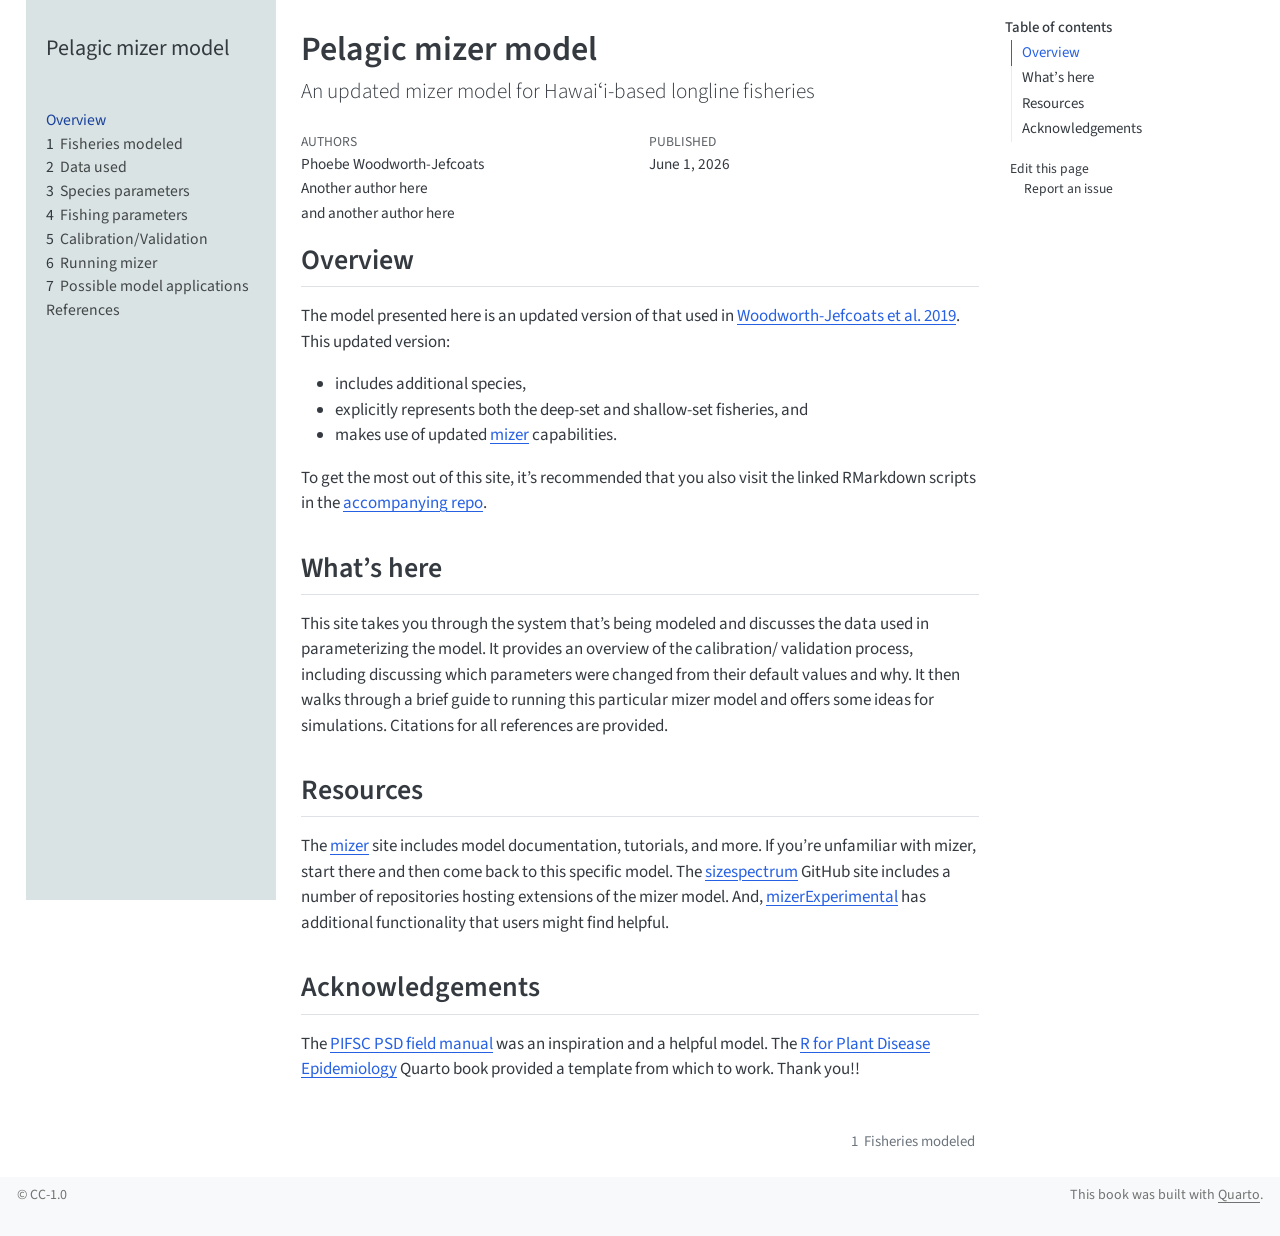
==== docs/index.html @ 91a6e19b "initial commit" ====
<!DOCTYPE html>
<html xmlns="http://www.w3.org/1999/xhtml" lang="en" xml:lang="en"><head>

<meta charset="utf-8">
<meta name="generator" content="quarto-1.6.42">

<meta name="viewport" content="width=device-width, initial-scale=1.0, user-scalable=yes">

<meta name="author" content="Phoebe Woodworth-Jefcoats">
<meta name="author" content="Another author here">
<meta name="author" content="and another author here">
<meta name="dcterms.date" content="2026-06-01">

<title>Pelagic mizer model</title>
<style>
code{white-space: pre-wrap;}
span.smallcaps{font-variant: small-caps;}
div.columns{display: flex; gap: min(4vw, 1.5em);}
div.column{flex: auto; overflow-x: auto;}
div.hanging-indent{margin-left: 1.5em; text-indent: -1.5em;}
ul.task-list{list-style: none;}
ul.task-list li input[type="checkbox"] {
  width: 0.8em;
  margin: 0 0.8em 0.2em -1em; /* quarto-specific, see https://github.com/quarto-dev/quarto-cli/issues/4556 */ 
  vertical-align: middle;
}
</style>


<script src="site_libs/quarto-nav/quarto-nav.js"></script>
<script src="site_libs/quarto-nav/headroom.min.js"></script>
<script src="site_libs/clipboard/clipboard.min.js"></script>
<script src="site_libs/quarto-search/autocomplete.umd.js"></script>
<script src="site_libs/quarto-search/fuse.min.js"></script>
<script src="site_libs/quarto-search/quarto-search.js"></script>
<meta name="quarto:offset" content="./">
<link href="./AboutFisheries.html" rel="next">
<script src="site_libs/quarto-html/quarto.js"></script>
<script src="site_libs/quarto-html/popper.min.js"></script>
<script src="site_libs/quarto-html/tippy.umd.min.js"></script>
<script src="site_libs/quarto-html/anchor.min.js"></script>
<link href="site_libs/quarto-html/tippy.css" rel="stylesheet">
<link href="site_libs/quarto-html/quarto-syntax-highlighting-2f5df379a58b258e96c21c0638c20c03.css" rel="stylesheet" id="quarto-text-highlighting-styles">
<script src="site_libs/bootstrap/bootstrap.min.js"></script>
<link href="site_libs/bootstrap/bootstrap-icons.css" rel="stylesheet">
<link href="site_libs/bootstrap/bootstrap-7331584136ad417baca7915836b38e39.min.css" rel="stylesheet" append-hash="true" id="quarto-bootstrap" data-mode="light">
<script id="quarto-search-options" type="application/json">{
  "location": "sidebar",
  "copy-button": false,
  "collapse-after": 3,
  "panel-placement": "start",
  "type": "textbox",
  "limit": 50,
  "keyboard-shortcut": [
    "f",
    "/",
    "s"
  ],
  "show-item-context": false,
  "language": {
    "search-no-results-text": "No results",
    "search-matching-documents-text": "matching documents",
    "search-copy-link-title": "Copy link to search",
    "search-hide-matches-text": "Hide additional matches",
    "search-more-match-text": "more match in this document",
    "search-more-matches-text": "more matches in this document",
    "search-clear-button-title": "Clear",
    "search-text-placeholder": "",
    "search-detached-cancel-button-title": "Cancel",
    "search-submit-button-title": "Submit",
    "search-label": "Search"
  }
}</script>


</head>

<body class="nav-sidebar floating">

<div id="quarto-search-results"></div>
  <header id="quarto-header" class="headroom fixed-top">
  <nav class="quarto-secondary-nav">
    <div class="container-fluid d-flex">
      <button type="button" class="quarto-btn-toggle btn" data-bs-toggle="collapse" role="button" data-bs-target=".quarto-sidebar-collapse-item" aria-controls="quarto-sidebar" aria-expanded="false" aria-label="Toggle sidebar navigation" onclick="if (window.quartoToggleHeadroom) { window.quartoToggleHeadroom(); }">
        <i class="bi bi-layout-text-sidebar-reverse"></i>
      </button>
        <nav class="quarto-page-breadcrumbs" aria-label="breadcrumb"><ol class="breadcrumb"><li class="breadcrumb-item"><a href="./index.html">Overview</a></li></ol></nav>
        <a class="flex-grow-1" role="navigation" data-bs-toggle="collapse" data-bs-target=".quarto-sidebar-collapse-item" aria-controls="quarto-sidebar" aria-expanded="false" aria-label="Toggle sidebar navigation" onclick="if (window.quartoToggleHeadroom) { window.quartoToggleHeadroom(); }">      
        </a>
      <button type="button" class="btn quarto-search-button" aria-label="Search" onclick="window.quartoOpenSearch();">
        <i class="bi bi-search"></i>
      </button>
    </div>
  </nav>
</header>
<!-- content -->
<div id="quarto-content" class="quarto-container page-columns page-rows-contents page-layout-article">
<!-- sidebar -->
  <nav id="quarto-sidebar" class="sidebar collapse collapse-horizontal quarto-sidebar-collapse-item sidebar-navigation floating overflow-auto">
    <div class="pt-lg-2 mt-2 text-left sidebar-header">
    <div class="sidebar-title mb-0 py-0">
      <a href="./">Pelagic mizer model</a> 
        <div class="sidebar-tools-main">
    <a href="https://github.com/noaa-pifsc/Pelagic-mizer-model" title="Source Code" class="quarto-navigation-tool px-1" aria-label="Source Code"><i class="bi bi-github"></i></a>
</div>
    </div>
      </div>
        <div class="mt-2 flex-shrink-0 align-items-center">
        <div class="sidebar-search">
        <div id="quarto-search" class="" title="Search"></div>
        </div>
        </div>
    <div class="sidebar-menu-container"> 
    <ul class="list-unstyled mt-1">
        <li class="sidebar-item">
  <div class="sidebar-item-container"> 
  <a href="./index.html" class="sidebar-item-text sidebar-link active">
 <span class="menu-text">Overview</span></a>
  </div>
</li>
        <li class="sidebar-item">
  <div class="sidebar-item-container"> 
  <a href="./AboutFisheries.html" class="sidebar-item-text sidebar-link">
 <span class="menu-text"><span class="chapter-number">1</span>&nbsp; <span class="chapter-title">Fisheries modeled</span></span></a>
  </div>
</li>
        <li class="sidebar-item">
  <div class="sidebar-item-container"> 
  <a href="./AboutData.html" class="sidebar-item-text sidebar-link">
 <span class="menu-text"><span class="chapter-number">2</span>&nbsp; <span class="chapter-title">Data used</span></span></a>
  </div>
</li>
        <li class="sidebar-item">
  <div class="sidebar-item-container"> 
  <a href="./SpeciesParams.html" class="sidebar-item-text sidebar-link">
 <span class="menu-text"><span class="chapter-number">3</span>&nbsp; <span class="chapter-title">Species parameters</span></span></a>
  </div>
</li>
        <li class="sidebar-item">
  <div class="sidebar-item-container"> 
  <a href="./FishingParams.html" class="sidebar-item-text sidebar-link">
 <span class="menu-text"><span class="chapter-number">4</span>&nbsp; <span class="chapter-title">Fishing parameters</span></span></a>
  </div>
</li>
        <li class="sidebar-item">
  <div class="sidebar-item-container"> 
  <a href="./CalVal.html" class="sidebar-item-text sidebar-link">
 <span class="menu-text"><span class="chapter-number">5</span>&nbsp; <span class="chapter-title">Calibration/Validation</span></span></a>
  </div>
</li>
        <li class="sidebar-item">
  <div class="sidebar-item-container"> 
  <a href="./RunningMizer.html" class="sidebar-item-text sidebar-link">
 <span class="menu-text"><span class="chapter-number">6</span>&nbsp; <span class="chapter-title">Running mizer</span></span></a>
  </div>
</li>
        <li class="sidebar-item">
  <div class="sidebar-item-container"> 
  <a href="./PossibleApps.html" class="sidebar-item-text sidebar-link">
 <span class="menu-text"><span class="chapter-number">7</span>&nbsp; <span class="chapter-title">Possible model applications</span></span></a>
  </div>
</li>
        <li class="sidebar-item">
  <div class="sidebar-item-container"> 
  <a href="./references.html" class="sidebar-item-text sidebar-link">
 <span class="menu-text">References</span></a>
  </div>
</li>
    </ul>
    </div>
</nav>
<div id="quarto-sidebar-glass" class="quarto-sidebar-collapse-item" data-bs-toggle="collapse" data-bs-target=".quarto-sidebar-collapse-item"></div>
<!-- margin-sidebar -->
    <div id="quarto-margin-sidebar" class="sidebar margin-sidebar">
        <nav id="TOC" role="doc-toc" class="toc-active">
    <h2 id="toc-title">Table of contents</h2>
   
  <ul>
  <li><a href="#overview" id="toc-overview" class="nav-link active" data-scroll-target="#overview">Overview</a></li>
  <li><a href="#whats-here" id="toc-whats-here" class="nav-link" data-scroll-target="#whats-here">What’s here</a></li>
  <li><a href="#resources" id="toc-resources" class="nav-link" data-scroll-target="#resources">Resources</a></li>
  <li><a href="#acknowledgements" id="toc-acknowledgements" class="nav-link" data-scroll-target="#acknowledgements">Acknowledgements</a></li>
  </ul>
<div class="toc-actions"><ul><li><a href="https://github.com/noaa-pifsc/Pelagic-mizer-model/edit/main/index.qmd" class="toc-action"><i class="bi bi-github"></i>Edit this page</a></li><li><a href="https://github.com/noaa-pifsc/Pelagic-mizer-model/issues/new" class="toc-action"><i class="bi empty"></i>Report an issue</a></li></ul></div></nav>
    </div>
<!-- main -->
<main class="content" id="quarto-document-content">

<header id="title-block-header" class="quarto-title-block default">
<div class="quarto-title">
<h1 class="title">Pelagic mizer model</h1>
<p class="subtitle lead">An updated mizer model for Hawaiʻi-based longline fisheries</p>
</div>



<div class="quarto-title-meta">

    <div>
    <div class="quarto-title-meta-heading">Authors</div>
    <div class="quarto-title-meta-contents">
             <p>Phoebe Woodworth-Jefcoats </p>
             <p>Another author here </p>
             <p>and another author here </p>
          </div>
  </div>
    
    <div>
    <div class="quarto-title-meta-heading">Published</div>
    <div class="quarto-title-meta-contents">
      <p class="date">June 1, 2026</p>
    </div>
  </div>
  
    
  </div>
  


</header>


<section id="overview" class="level2 unnumbered">
<h2 class="unnumbered anchored" data-anchor-id="overview">Overview</h2>
<p>The model presented here is an updated version of that used in <a href="https://www.frontiersin.org/journals/marine-science/articles/10.3389/fmars.2019.00383/full">Woodworth-Jefcoats et al.&nbsp;2019</a>. This updated version:</p>
<ul>
<li>includes additional species,</li>
<li>explicitly represents both the deep-set and shallow-set fisheries, and</li>
<li>makes use of updated <a href="https://sizespectrum.org/mizer/">mizer</a> capabilities.</li>
</ul>
<p>To get the most out of this site, it’s recommended that you also visit the linked RMarkdown scripts in the <a href="https://github.com/noaa-pifsc/Pelagic-mizer-model">accompanying repo</a>.</p>
</section>
<section id="whats-here" class="level2 unnumbered">
<h2 class="unnumbered anchored" data-anchor-id="whats-here">What’s here</h2>
<p>This site takes you through the system that’s being modeled and discusses the data used in parameterizing the model. It provides an overview of the calibration/ validation process, including discussing which parameters were changed from their default values and why. It then walks through a brief guide to running this particular mizer model and offers some ideas for simulations. Citations for all references are provided.</p>
</section>
<section id="resources" class="level2 unnumbered">
<h2 class="unnumbered anchored" data-anchor-id="resources">Resources</h2>
<p>The <a href="https://sizespectrum.org/mizer/">mizer</a> site includes model documentation, tutorials, and more. If you’re unfamiliar with mizer, start there and then come back to this specific model. The <a href="https://github.com/sizespectrum/">sizespectrum</a> GitHub site includes a number of repositories hosting extensions of the mizer model. And, <a href="https://sizespectrum.org/mizerExperimental/">mizerExperimental</a> has additional functionality that users might find helpful.</p>
</section>
<section id="acknowledgements" class="level2 unnumbered">
<h2 class="unnumbered anchored" data-anchor-id="acknowledgements">Acknowledgements</h2>
<p>The <a href="https://pifsc-protected-species-division.github.io/PMNM-ARCamps-Manual/">PIFSC PSD field manual</a> was an inspiration and a helpful model. The <a href="https://github.com/emdelponte/epidemiology-R">R for Plant Disease Epidemiology</a> Quarto book provided a template from which to work. Thank you!!</p>


</section>

</main> <!-- /main -->
<script id="quarto-html-after-body" type="application/javascript">
window.document.addEventListener("DOMContentLoaded", function (event) {
  const toggleBodyColorMode = (bsSheetEl) => {
    const mode = bsSheetEl.getAttribute("data-mode");
    const bodyEl = window.document.querySelector("body");
    if (mode === "dark") {
      bodyEl.classList.add("quarto-dark");
      bodyEl.classList.remove("quarto-light");
    } else {
      bodyEl.classList.add("quarto-light");
      bodyEl.classList.remove("quarto-dark");
    }
  }
  const toggleBodyColorPrimary = () => {
    const bsSheetEl = window.document.querySelector("link#quarto-bootstrap");
    if (bsSheetEl) {
      toggleBodyColorMode(bsSheetEl);
    }
  }
  toggleBodyColorPrimary();  
  const icon = "";
  const anchorJS = new window.AnchorJS();
  anchorJS.options = {
    placement: 'right',
    icon: icon
  };
  anchorJS.add('.anchored');
  const isCodeAnnotation = (el) => {
    for (const clz of el.classList) {
      if (clz.startsWith('code-annotation-')) {                     
        return true;
      }
    }
    return false;
  }
  const onCopySuccess = function(e) {
    // button target
    const button = e.trigger;
    // don't keep focus
    button.blur();
    // flash "checked"
    button.classList.add('code-copy-button-checked');
    var currentTitle = button.getAttribute("title");
    button.setAttribute("title", "Copied!");
    let tooltip;
    if (window.bootstrap) {
      button.setAttribute("data-bs-toggle", "tooltip");
      button.setAttribute("data-bs-placement", "left");
      button.setAttribute("data-bs-title", "Copied!");
      tooltip = new bootstrap.Tooltip(button, 
        { trigger: "manual", 
          customClass: "code-copy-button-tooltip",
          offset: [0, -8]});
      tooltip.show();    
    }
    setTimeout(function() {
      if (tooltip) {
        tooltip.hide();
        button.removeAttribute("data-bs-title");
        button.removeAttribute("data-bs-toggle");
        button.removeAttribute("data-bs-placement");
      }
      button.setAttribute("title", currentTitle);
      button.classList.remove('code-copy-button-checked');
    }, 1000);
    // clear code selection
    e.clearSelection();
  }
  const getTextToCopy = function(trigger) {
      const codeEl = trigger.previousElementSibling.cloneNode(true);
      for (const childEl of codeEl.children) {
        if (isCodeAnnotation(childEl)) {
          childEl.remove();
        }
      }
      return codeEl.innerText;
  }
  const clipboard = new window.ClipboardJS('.code-copy-button:not([data-in-quarto-modal])', {
    text: getTextToCopy
  });
  clipboard.on('success', onCopySuccess);
  if (window.document.getElementById('quarto-embedded-source-code-modal')) {
    const clipboardModal = new window.ClipboardJS('.code-copy-button[data-in-quarto-modal]', {
      text: getTextToCopy,
      container: window.document.getElementById('quarto-embedded-source-code-modal')
    });
    clipboardModal.on('success', onCopySuccess);
  }
    var localhostRegex = new RegExp(/^(?:http|https):\/\/localhost\:?[0-9]*\//);
    var mailtoRegex = new RegExp(/^mailto:/);
      var filterRegex = new RegExp('/' + window.location.host + '/');
    var isInternal = (href) => {
        return filterRegex.test(href) || localhostRegex.test(href) || mailtoRegex.test(href);
    }
    // Inspect non-navigation links and adorn them if external
 	var links = window.document.querySelectorAll('a[href]:not(.nav-link):not(.navbar-brand):not(.toc-action):not(.sidebar-link):not(.sidebar-item-toggle):not(.pagination-link):not(.no-external):not([aria-hidden]):not(.dropdown-item):not(.quarto-navigation-tool):not(.about-link)');
    for (var i=0; i<links.length; i++) {
      const link = links[i];
      if (!isInternal(link.href)) {
        // undo the damage that might have been done by quarto-nav.js in the case of
        // links that we want to consider external
        if (link.dataset.originalHref !== undefined) {
          link.href = link.dataset.originalHref;
        }
      }
    }
  function tippyHover(el, contentFn, onTriggerFn, onUntriggerFn) {
    const config = {
      allowHTML: true,
      maxWidth: 500,
      delay: 100,
      arrow: false,
      appendTo: function(el) {
          return el.parentElement;
      },
      interactive: true,
      interactiveBorder: 10,
      theme: 'quarto',
      placement: 'bottom-start',
    };
    if (contentFn) {
      config.content = contentFn;
    }
    if (onTriggerFn) {
      config.onTrigger = onTriggerFn;
    }
    if (onUntriggerFn) {
      config.onUntrigger = onUntriggerFn;
    }
    window.tippy(el, config); 
  }
  const noterefs = window.document.querySelectorAll('a[role="doc-noteref"]');
  for (var i=0; i<noterefs.length; i++) {
    const ref = noterefs[i];
    tippyHover(ref, function() {
      // use id or data attribute instead here
      let href = ref.getAttribute('data-footnote-href') || ref.getAttribute('href');
      try { href = new URL(href).hash; } catch {}
      const id = href.replace(/^#\/?/, "");
      const note = window.document.getElementById(id);
      if (note) {
        return note.innerHTML;
      } else {
        return "";
      }
    });
  }
  const xrefs = window.document.querySelectorAll('a.quarto-xref');
  const processXRef = (id, note) => {
    // Strip column container classes
    const stripColumnClz = (el) => {
      el.classList.remove("page-full", "page-columns");
      if (el.children) {
        for (const child of el.children) {
          stripColumnClz(child);
        }
      }
    }
    stripColumnClz(note)
    if (id === null || id.startsWith('sec-')) {
      // Special case sections, only their first couple elements
      const container = document.createElement("div");
      if (note.children && note.children.length > 2) {
        container.appendChild(note.children[0].cloneNode(true));
        for (let i = 1; i < note.children.length; i++) {
          const child = note.children[i];
          if (child.tagName === "P" && child.innerText === "") {
            continue;
          } else {
            container.appendChild(child.cloneNode(true));
            break;
          }
        }
        if (window.Quarto?.typesetMath) {
          window.Quarto.typesetMath(container);
        }
        return container.innerHTML
      } else {
        if (window.Quarto?.typesetMath) {
          window.Quarto.typesetMath(note);
        }
        return note.innerHTML;
      }
    } else {
      // Remove any anchor links if they are present
      const anchorLink = note.querySelector('a.anchorjs-link');
      if (anchorLink) {
        anchorLink.remove();
      }
      if (window.Quarto?.typesetMath) {
        window.Quarto.typesetMath(note);
      }
      if (note.classList.contains("callout")) {
        return note.outerHTML;
      } else {
        return note.innerHTML;
      }
    }
  }
  for (var i=0; i<xrefs.length; i++) {
    const xref = xrefs[i];
    tippyHover(xref, undefined, function(instance) {
      instance.disable();
      let url = xref.getAttribute('href');
      let hash = undefined; 
      if (url.startsWith('#')) {
        hash = url;
      } else {
        try { hash = new URL(url).hash; } catch {}
      }
      if (hash) {
        const id = hash.replace(/^#\/?/, "");
        const note = window.document.getElementById(id);
        if (note !== null) {
          try {
            const html = processXRef(id, note.cloneNode(true));
            instance.setContent(html);
          } finally {
            instance.enable();
            instance.show();
          }
        } else {
          // See if we can fetch this
          fetch(url.split('#')[0])
          .then(res => res.text())
          .then(html => {
            const parser = new DOMParser();
            const htmlDoc = parser.parseFromString(html, "text/html");
            const note = htmlDoc.getElementById(id);
            if (note !== null) {
              const html = processXRef(id, note);
              instance.setContent(html);
            } 
          }).finally(() => {
            instance.enable();
            instance.show();
          });
        }
      } else {
        // See if we can fetch a full url (with no hash to target)
        // This is a special case and we should probably do some content thinning / targeting
        fetch(url)
        .then(res => res.text())
        .then(html => {
          const parser = new DOMParser();
          const htmlDoc = parser.parseFromString(html, "text/html");
          const note = htmlDoc.querySelector('main.content');
          if (note !== null) {
            // This should only happen for chapter cross references
            // (since there is no id in the URL)
            // remove the first header
            if (note.children.length > 0 && note.children[0].tagName === "HEADER") {
              note.children[0].remove();
            }
            const html = processXRef(null, note);
            instance.setContent(html);
          } 
        }).finally(() => {
          instance.enable();
          instance.show();
        });
      }
    }, function(instance) {
    });
  }
      let selectedAnnoteEl;
      const selectorForAnnotation = ( cell, annotation) => {
        let cellAttr = 'data-code-cell="' + cell + '"';
        let lineAttr = 'data-code-annotation="' +  annotation + '"';
        const selector = 'span[' + cellAttr + '][' + lineAttr + ']';
        return selector;
      }
      const selectCodeLines = (annoteEl) => {
        const doc = window.document;
        const targetCell = annoteEl.getAttribute("data-target-cell");
        const targetAnnotation = annoteEl.getAttribute("data-target-annotation");
        const annoteSpan = window.document.querySelector(selectorForAnnotation(targetCell, targetAnnotation));
        const lines = annoteSpan.getAttribute("data-code-lines").split(",");
        const lineIds = lines.map((line) => {
          return targetCell + "-" + line;
        })
        let top = null;
        let height = null;
        let parent = null;
        if (lineIds.length > 0) {
            //compute the position of the single el (top and bottom and make a div)
            const el = window.document.getElementById(lineIds[0]);
            top = el.offsetTop;
            height = el.offsetHeight;
            parent = el.parentElement.parentElement;
          if (lineIds.length > 1) {
            const lastEl = window.document.getElementById(lineIds[lineIds.length - 1]);
            const bottom = lastEl.offsetTop + lastEl.offsetHeight;
            height = bottom - top;
          }
          if (top !== null && height !== null && parent !== null) {
            // cook up a div (if necessary) and position it 
            let div = window.document.getElementById("code-annotation-line-highlight");
            if (div === null) {
              div = window.document.createElement("div");
              div.setAttribute("id", "code-annotation-line-highlight");
              div.style.position = 'absolute';
              parent.appendChild(div);
            }
            div.style.top = top - 2 + "px";
            div.style.height = height + 4 + "px";
            div.style.left = 0;
            let gutterDiv = window.document.getElementById("code-annotation-line-highlight-gutter");
            if (gutterDiv === null) {
              gutterDiv = window.document.createElement("div");
              gutterDiv.setAttribute("id", "code-annotation-line-highlight-gutter");
              gutterDiv.style.position = 'absolute';
              const codeCell = window.document.getElementById(targetCell);
              const gutter = codeCell.querySelector('.code-annotation-gutter');
              gutter.appendChild(gutterDiv);
            }
            gutterDiv.style.top = top - 2 + "px";
            gutterDiv.style.height = height + 4 + "px";
          }
          selectedAnnoteEl = annoteEl;
        }
      };
      const unselectCodeLines = () => {
        const elementsIds = ["code-annotation-line-highlight", "code-annotation-line-highlight-gutter"];
        elementsIds.forEach((elId) => {
          const div = window.document.getElementById(elId);
          if (div) {
            div.remove();
          }
        });
        selectedAnnoteEl = undefined;
      };
        // Handle positioning of the toggle
    window.addEventListener(
      "resize",
      throttle(() => {
        elRect = undefined;
        if (selectedAnnoteEl) {
          selectCodeLines(selectedAnnoteEl);
        }
      }, 10)
    );
    function throttle(fn, ms) {
    let throttle = false;
    let timer;
      return (...args) => {
        if(!throttle) { // first call gets through
            fn.apply(this, args);
            throttle = true;
        } else { // all the others get throttled
            if(timer) clearTimeout(timer); // cancel #2
            timer = setTimeout(() => {
              fn.apply(this, args);
              timer = throttle = false;
            }, ms);
        }
      };
    }
      // Attach click handler to the DT
      const annoteDls = window.document.querySelectorAll('dt[data-target-cell]');
      for (const annoteDlNode of annoteDls) {
        annoteDlNode.addEventListener('click', (event) => {
          const clickedEl = event.target;
          if (clickedEl !== selectedAnnoteEl) {
            unselectCodeLines();
            const activeEl = window.document.querySelector('dt[data-target-cell].code-annotation-active');
            if (activeEl) {
              activeEl.classList.remove('code-annotation-active');
            }
            selectCodeLines(clickedEl);
            clickedEl.classList.add('code-annotation-active');
          } else {
            // Unselect the line
            unselectCodeLines();
            clickedEl.classList.remove('code-annotation-active');
          }
        });
      }
  const findCites = (el) => {
    const parentEl = el.parentElement;
    if (parentEl) {
      const cites = parentEl.dataset.cites;
      if (cites) {
        return {
          el,
          cites: cites.split(' ')
        };
      } else {
        return findCites(el.parentElement)
      }
    } else {
      return undefined;
    }
  };
  var bibliorefs = window.document.querySelectorAll('a[role="doc-biblioref"]');
  for (var i=0; i<bibliorefs.length; i++) {
    const ref = bibliorefs[i];
    const citeInfo = findCites(ref);
    if (citeInfo) {
      tippyHover(citeInfo.el, function() {
        var popup = window.document.createElement('div');
        citeInfo.cites.forEach(function(cite) {
          var citeDiv = window.document.createElement('div');
          citeDiv.classList.add('hanging-indent');
          citeDiv.classList.add('csl-entry');
          var biblioDiv = window.document.getElementById('ref-' + cite);
          if (biblioDiv) {
            citeDiv.innerHTML = biblioDiv.innerHTML;
          }
          popup.appendChild(citeDiv);
        });
        return popup.innerHTML;
      });
    }
  }
});
</script>
<nav class="page-navigation">
  <div class="nav-page nav-page-previous">
  </div>
  <div class="nav-page nav-page-next">
      <a href="./AboutFisheries.html" class="pagination-link" aria-label="Fisheries modeled">
        <span class="nav-page-text"><span class="chapter-number">1</span>&nbsp; <span class="chapter-title">Fisheries modeled</span></span> <i class="bi bi-arrow-right-short"></i>
      </a>
  </div>
</nav>
</div> <!-- /content -->
<footer class="footer">
  <div class="nav-footer">
    <div class="nav-footer-left">
<p>© CC-1.0</p>
</div>   
    <div class="nav-footer-center">
      &nbsp;
    <div class="toc-actions d-sm-block d-md-none"><ul><li><a href="https://github.com/noaa-pifsc/Pelagic-mizer-model/edit/main/index.qmd" class="toc-action"><i class="bi bi-github"></i>Edit this page</a></li><li><a href="https://github.com/noaa-pifsc/Pelagic-mizer-model/issues/new" class="toc-action"><i class="bi empty"></i>Report an issue</a></li></ul></div></div>
    <div class="nav-footer-right">
<p>This book was built with <a href="https://quarto.org/">Quarto</a>.</p>
</div>
  </div>
</footer>




</body></html>
---- docs/site_libs/quarto-html/tippy.css ----
.tippy-box[data-animation=fade][data-state=hidden]{opacity:0}[data-tippy-root]{max-width:calc(100vw - 10px)}.tippy-box{position:relative;background-color:#333;color:#fff;border-radius:4px;font-size:14px;line-height:1.4;white-space:normal;outline:0;transition-property:transform,visibility,opacity}.tippy-box[data-placement^=top]>.tippy-arrow{bottom:0}.tippy-box[data-placement^=top]>.tippy-arrow:before{bottom:-7px;left:0;border-width:8px 8px 0;border-top-color:initial;transform-origin:center top}.tippy-box[data-placement^=bottom]>.tippy-arrow{top:0}.tippy-box[data-placement^=bottom]>.tippy-arrow:before{top:-7px;left:0;border-width:0 8px 8px;border-bottom-color:initial;transform-origin:center bottom}.tippy-box[data-placement^=left]>.tippy-arrow{right:0}.tippy-box[data-placement^=left]>.tippy-arrow:before{border-width:8px 0 8px 8px;border-left-color:initial;right:-7px;transform-origin:center left}.tippy-box[data-placement^=right]>.tippy-arrow{left:0}.tippy-box[data-placement^=right]>.tippy-arrow:before{left:-7px;border-width:8px 8px 8px 0;border-right-color:initial;transform-origin:center right}.tippy-box[data-inertia][data-state=visible]{transition-timing-function:cubic-bezier(.54,1.5,.38,1.11)}.tippy-arrow{width:16px;height:16px;color:#333}.tippy-arrow:before{content:"";position:absolute;border-color:transparent;border-style:solid}.tippy-content{position:relative;padding:5px 9px;z-index:1}
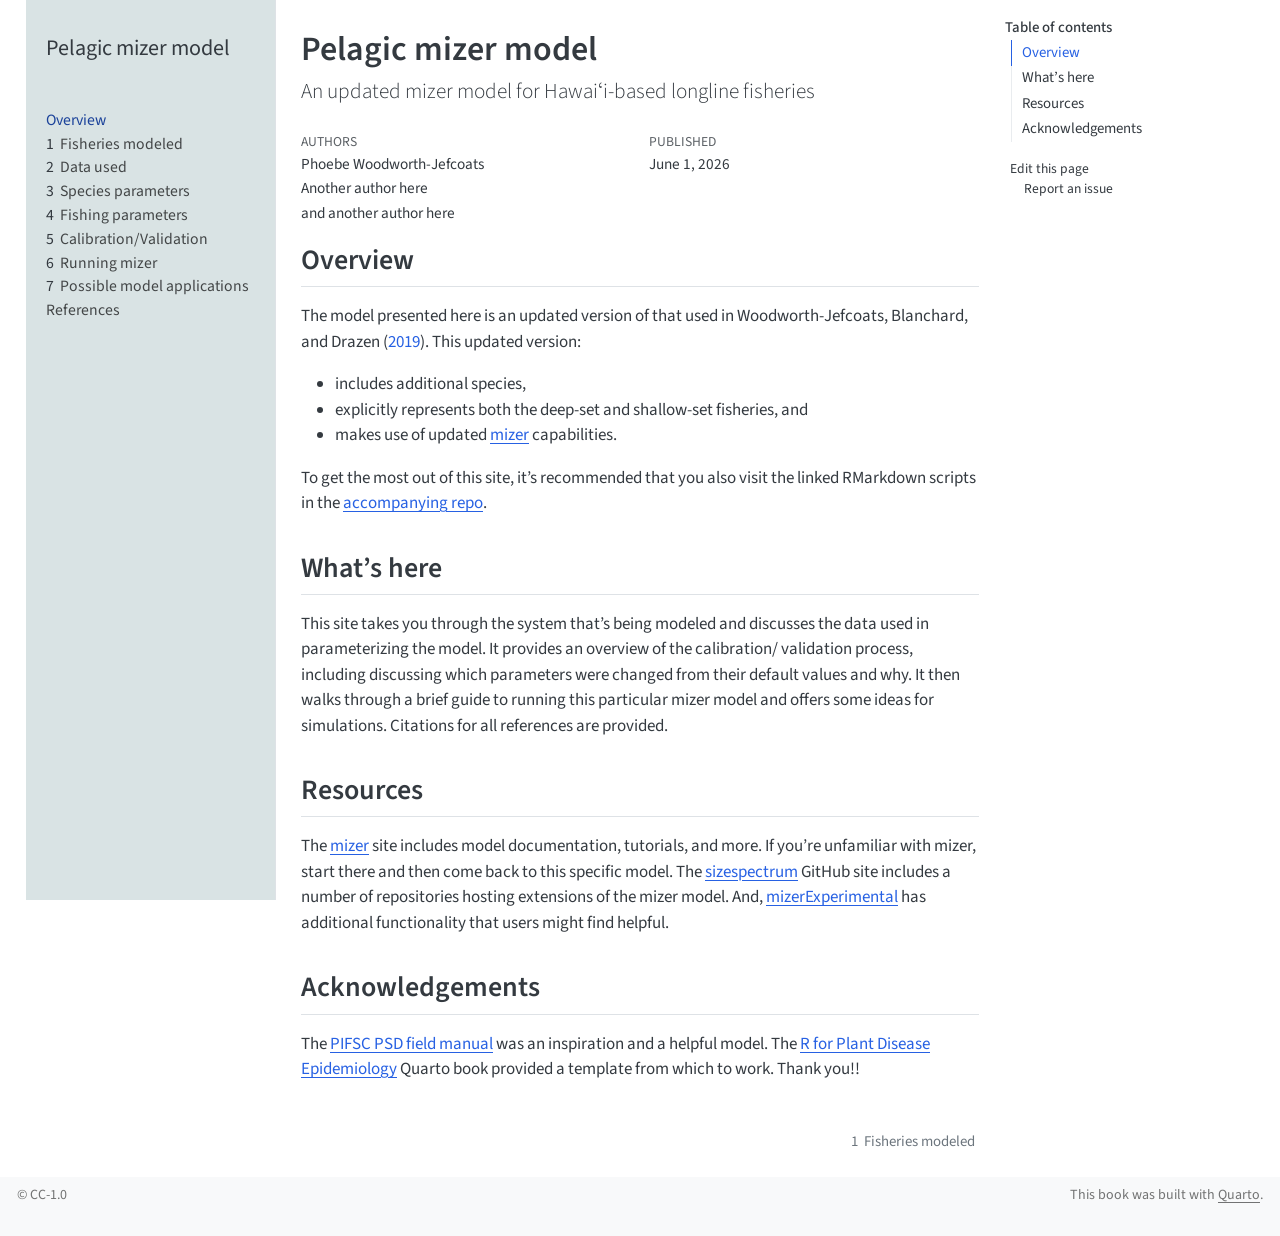
==== commit 5c8064f0: "rerended after editing pieces" ====
--- a/docs/index.html
+++ b/docs/index.html
@@ -24,7 +24,27 @@
   margin: 0 0.8em 0.2em -1em; /* quarto-specific, see https://github.com/quarto-dev/quarto-cli/issues/4556 */ 
   vertical-align: middle;
 }
-</style>
+/* CSS for citations */
+div.csl-bib-body { }
+div.csl-entry {
+  clear: both;
+  margin-bottom: 0em;
+}
+.hanging-indent div.csl-entry {
+  margin-left:2em;
+  text-indent:-2em;
+}
+div.csl-left-margin {
+  min-width:2em;
+  float:left;
+}
+div.csl-right-inline {
+  margin-left:2em;
+  padding-left:1em;
+}
+div.csl-indent {
+  margin-left: 2em;
+}</style>
 
 
 <script src="site_libs/quarto-nav/quarto-nav.js"></script>
@@ -222,7 +242,7 @@
 
 <section id="overview" class="level2 unnumbered">
 <h2 class="unnumbered anchored" data-anchor-id="overview">Overview</h2>
-<p>The model presented here is an updated version of that used in <a href="https://www.frontiersin.org/journals/marine-science/articles/10.3389/fmars.2019.00383/full">Woodworth-Jefcoats et al.&nbsp;2019</a>. This updated version:</p>
+<p>The model presented here is an updated version of that used in <span class="citation" data-cites="WoodworthJefcoats2019">Woodworth-Jefcoats, Blanchard, and Drazen (<a href="references.html#ref-WoodworthJefcoats2019" role="doc-biblioref">2019</a>)</span>. This updated version:</p>
 <ul>
 <li>includes additional species,</li>
 <li>explicitly represents both the deep-set and shallow-set fisheries, and</li>
@@ -243,6 +263,11 @@
 <p>The <a href="https://pifsc-protected-species-division.github.io/PMNM-ARCamps-Manual/">PIFSC PSD field manual</a> was an inspiration and a helpful model. The <a href="https://github.com/emdelponte/epidemiology-R">R for Plant Disease Epidemiology</a> Quarto book provided a template from which to work. Thank you!!</p>
 
 
+<div id="refs" class="references csl-bib-body hanging-indent" data-entry-spacing="0" role="list" style="display: none">
+<div id="ref-WoodworthJefcoats2019" class="csl-entry" role="listitem">
+Woodworth-Jefcoats, Phoebe A., Julia L. Blanchard, and Jeffrey C. Drazen. 2019. <span>“<span class="nocase">Relative Impacts of Simultaneous Stressors on a Pelagic Marine Ecosystem</span>.”</span> <em>Frontiers in Marine Science</em> 6: 383. <a href="https://doi.org/10.3389/fmars.2019.00383">https://doi.org/10.3389/fmars.2019.00383</a>.
+</div>
+</div>
 </section>
 
 </main> <!-- /main -->
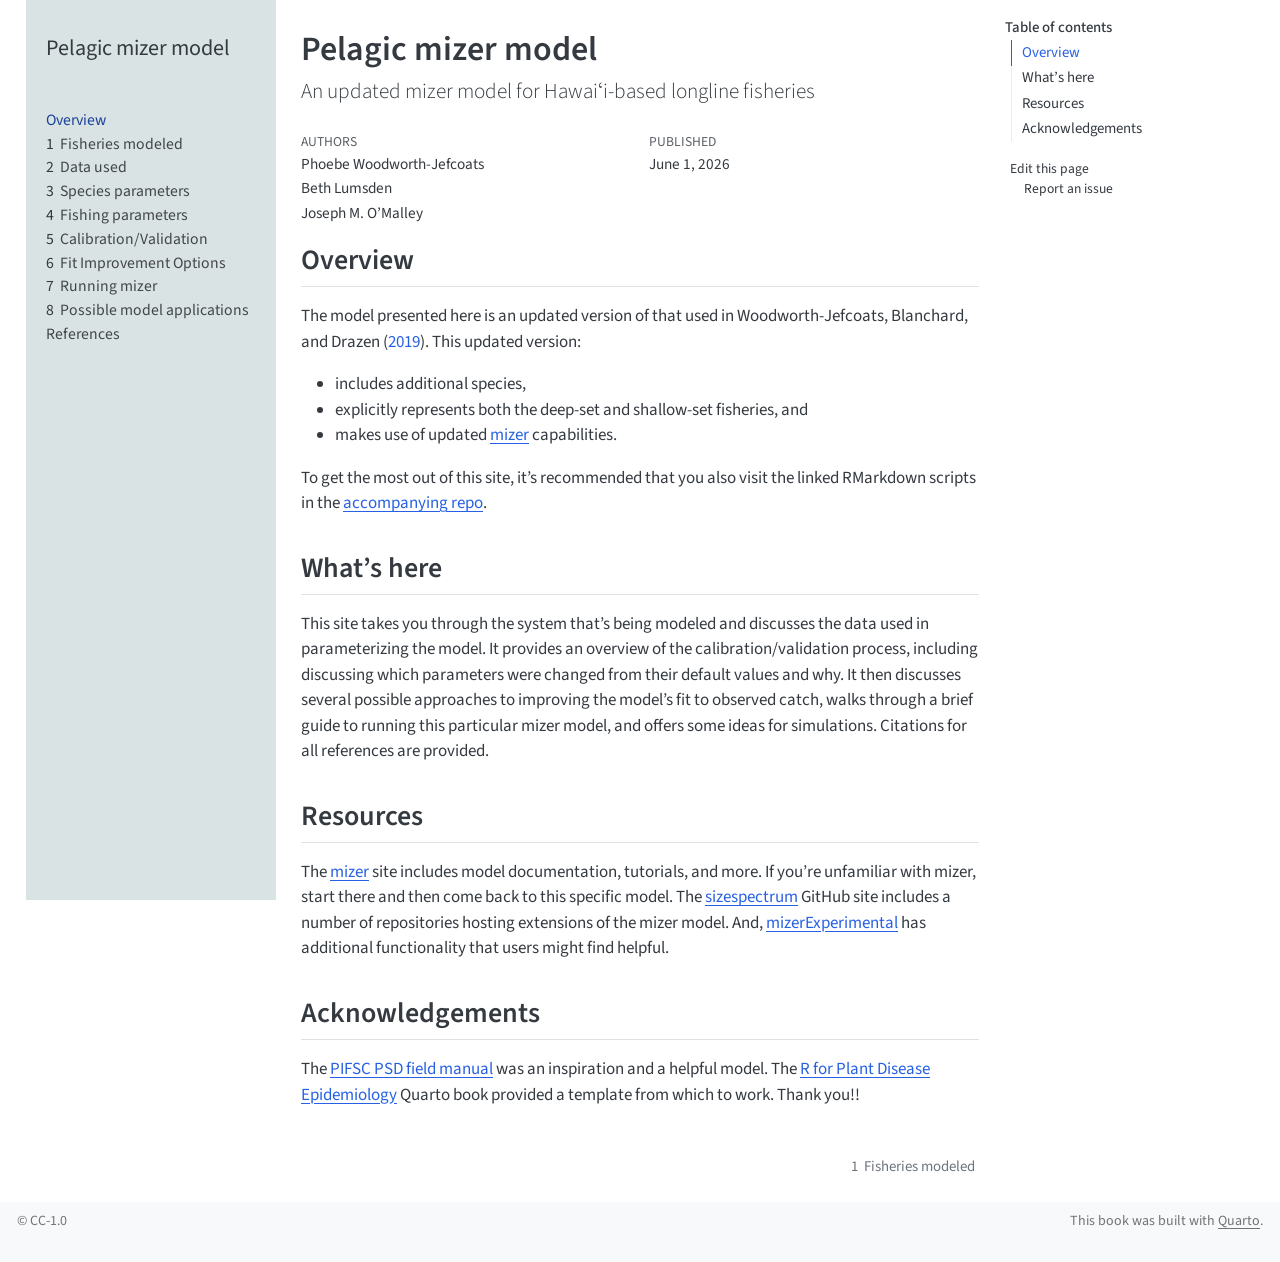
==== commit 730439ac: "editorial fixes" ====
--- a/docs/index.html
+++ b/docs/index.html
@@ -7,8 +7,8 @@
 <meta name="viewport" content="width=device-width, initial-scale=1.0, user-scalable=yes">
 
 <meta name="author" content="Phoebe Woodworth-Jefcoats">
-<meta name="author" content="Another author here">
-<meta name="author" content="and another author here">
+<meta name="author" content="Beth Lumsden">
+<meta name="author" content="Joseph M. O’Malley">
 <meta name="dcterms.date" content="2026-06-01">
 
 <title>Pelagic mizer model</title>
@@ -170,14 +170,20 @@
 </li>
         <li class="sidebar-item">
   <div class="sidebar-item-container"> 
+  <a href="./ImproveFit.html" class="sidebar-item-text sidebar-link">
+ <span class="menu-text"><span class="chapter-number">6</span>&nbsp; <span class="chapter-title">Fit Improvement Options</span></span></a>
+  </div>
+</li>
+        <li class="sidebar-item">
+  <div class="sidebar-item-container"> 
   <a href="./RunningMizer.html" class="sidebar-item-text sidebar-link">
- <span class="menu-text"><span class="chapter-number">6</span>&nbsp; <span class="chapter-title">Running mizer</span></span></a>
+ <span class="menu-text"><span class="chapter-number">7</span>&nbsp; <span class="chapter-title">Running mizer</span></span></a>
   </div>
 </li>
         <li class="sidebar-item">
   <div class="sidebar-item-container"> 
   <a href="./PossibleApps.html" class="sidebar-item-text sidebar-link">
- <span class="menu-text"><span class="chapter-number">7</span>&nbsp; <span class="chapter-title">Possible model applications</span></span></a>
+ <span class="menu-text"><span class="chapter-number">8</span>&nbsp; <span class="chapter-title">Possible model applications</span></span></a>
   </div>
 </li>
         <li class="sidebar-item">
@@ -220,8 +226,8 @@
     <div class="quarto-title-meta-heading">Authors</div>
     <div class="quarto-title-meta-contents">
              <p>Phoebe Woodworth-Jefcoats </p>
-             <p>Another author here </p>
-             <p>and another author here </p>
+             <p>Beth Lumsden </p>
+             <p>Joseph M. O’Malley </p>
           </div>
   </div>
     
@@ -252,7 +258,7 @@
 </section>
 <section id="whats-here" class="level2 unnumbered">
 <h2 class="unnumbered anchored" data-anchor-id="whats-here">What’s here</h2>
-<p>This site takes you through the system that’s being modeled and discusses the data used in parameterizing the model. It provides an overview of the calibration/ validation process, including discussing which parameters were changed from their default values and why. It then walks through a brief guide to running this particular mizer model and offers some ideas for simulations. Citations for all references are provided.</p>
+<p>This site takes you through the system that’s being modeled and discusses the data used in parameterizing the model. It provides an overview of the calibration/validation process, including discussing which parameters were changed from their default values and why. It then discusses several possible approaches to improving the model’s fit to observed catch, walks through a brief guide to running this particular mizer model, and offers some ideas for simulations. Citations for all references are provided.</p>
 </section>
 <section id="resources" class="level2 unnumbered">
 <h2 class="unnumbered anchored" data-anchor-id="resources">Resources</h2>
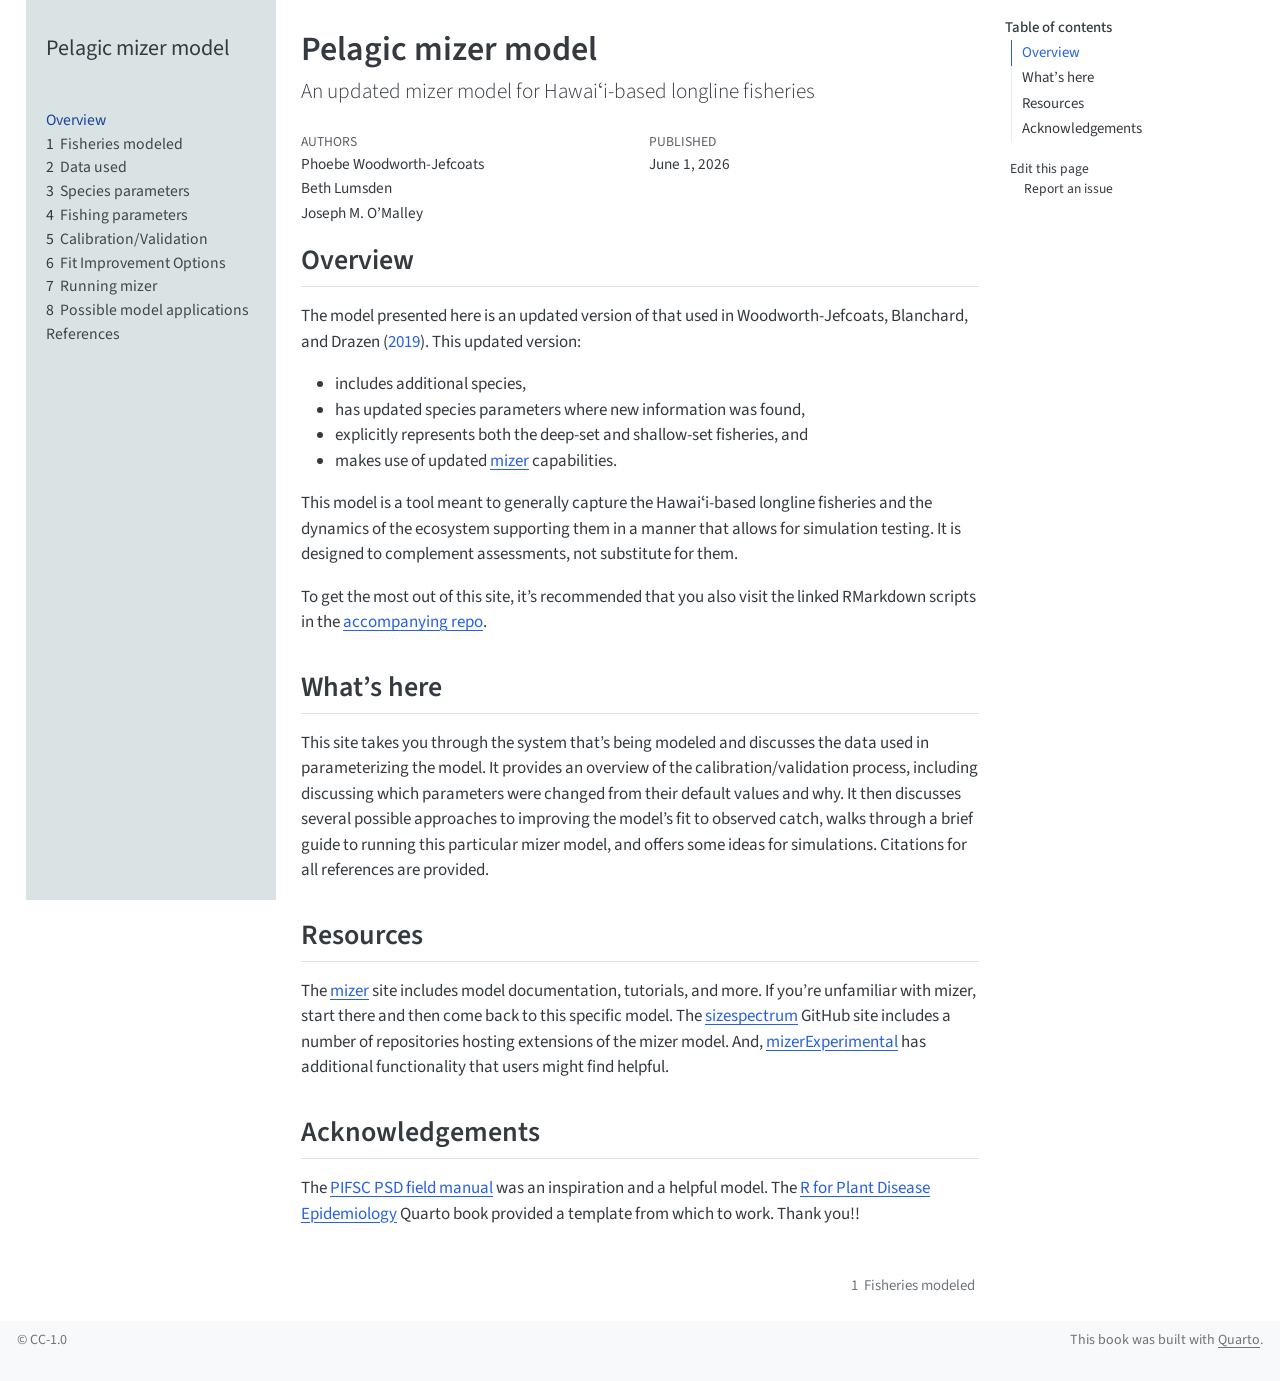
==== commit d96552ec: "noted additional improvement and provided context for use" ====
--- a/docs/index.html
+++ b/docs/index.html
@@ -251,9 +251,11 @@
 <p>The model presented here is an updated version of that used in <span class="citation" data-cites="WoodworthJefcoats2019">Woodworth-Jefcoats, Blanchard, and Drazen (<a href="references.html#ref-WoodworthJefcoats2019" role="doc-biblioref">2019</a>)</span>. This updated version:</p>
 <ul>
 <li>includes additional species,</li>
+<li>has updated species parameters where new information was found,</li>
 <li>explicitly represents both the deep-set and shallow-set fisheries, and</li>
 <li>makes use of updated <a href="https://sizespectrum.org/mizer/">mizer</a> capabilities.</li>
 </ul>
+<p>This model is a tool meant to generally capture the Hawaiʻi-based longline fisheries and the dynamics of the ecosystem supporting them in a manner that allows for simulation testing. It is designed to complement assessments, not substitute for them.</p>
 <p>To get the most out of this site, it’s recommended that you also visit the linked RMarkdown scripts in the <a href="https://github.com/noaa-pifsc/Pelagic-mizer-model">accompanying repo</a>.</p>
 </section>
 <section id="whats-here" class="level2 unnumbered">
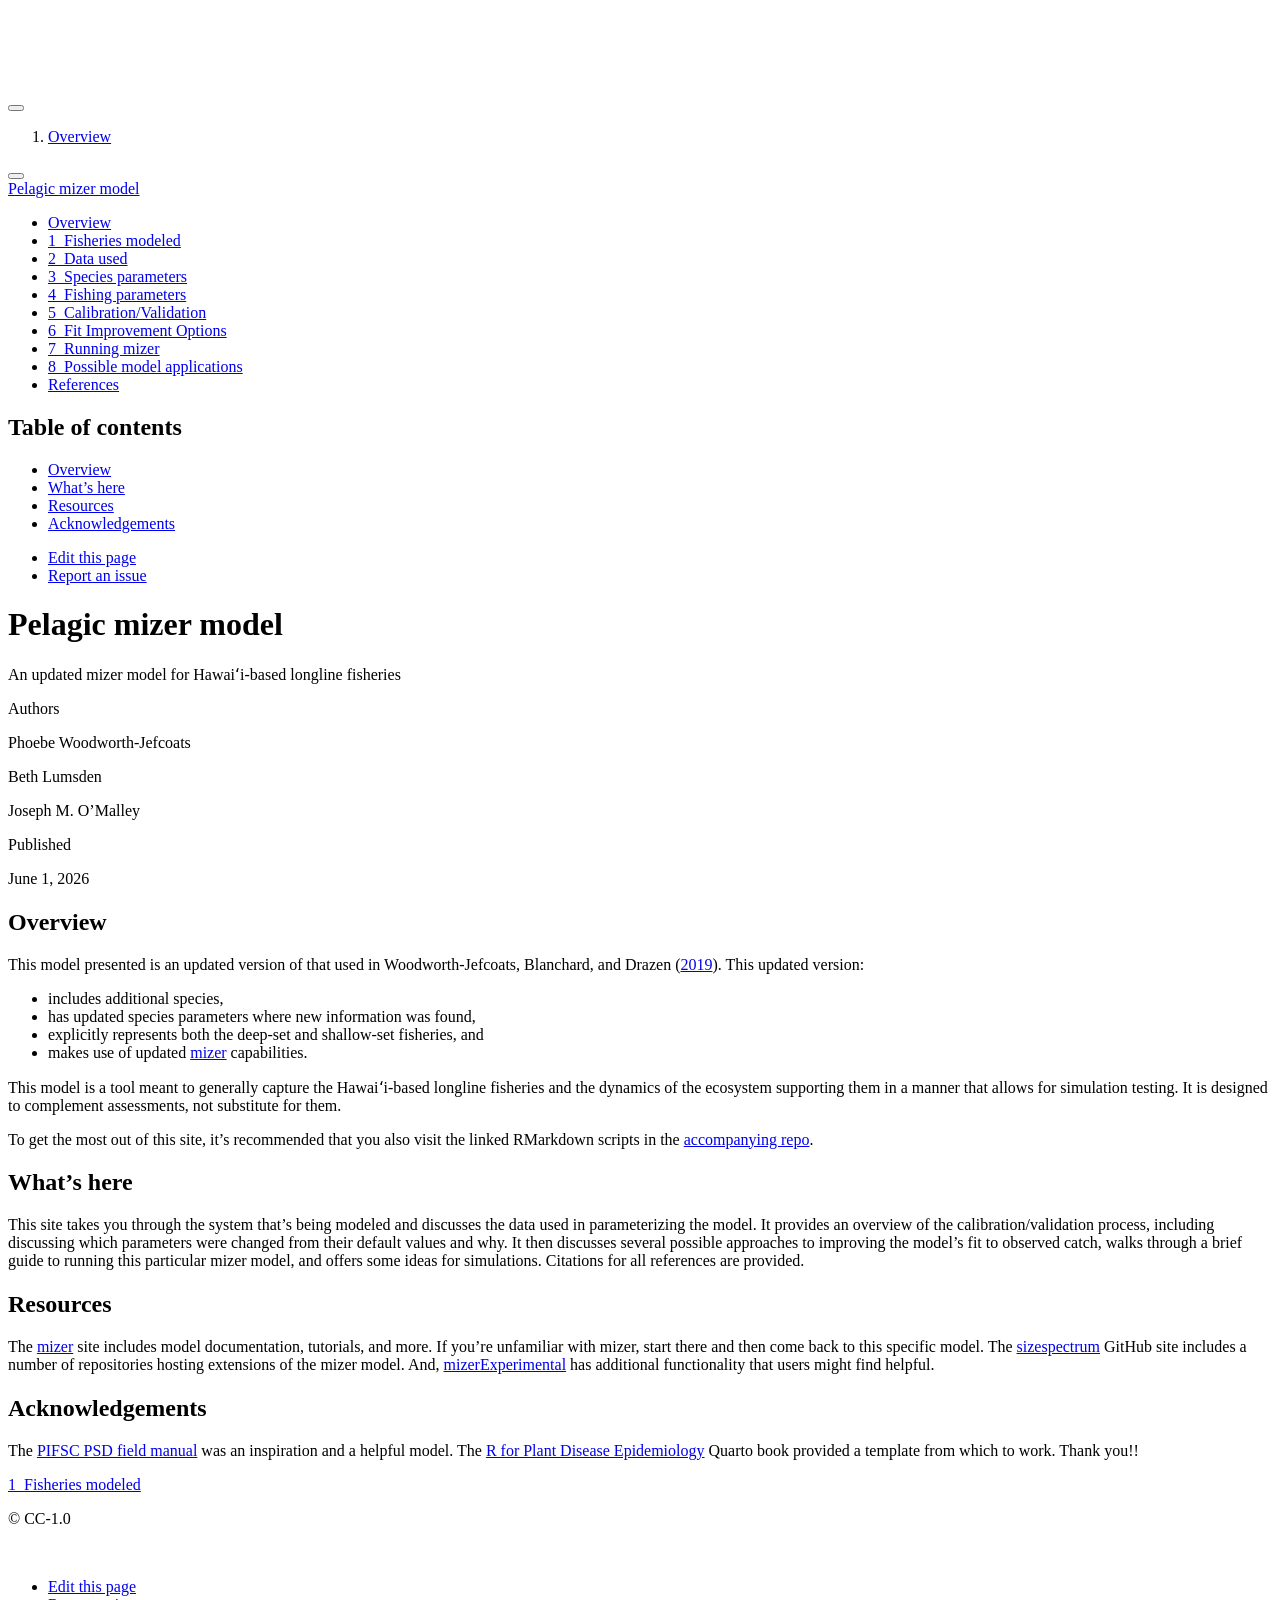
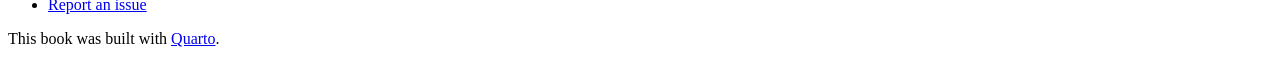
==== commit bacdcb2c: "Updated with minor editorial changes" ====
--- a/docs/index.html
+++ b/docs/index.html
@@ -2,7 +2,7 @@
 <html xmlns="http://www.w3.org/1999/xhtml" lang="en" xml:lang="en"><head>
 
 <meta charset="utf-8">
-<meta name="generator" content="quarto-1.6.42">
+<meta name="generator" content="quarto-1.7.32">
 
 <meta name="viewport" content="width=device-width, initial-scale=1.0, user-scalable=yes">
 
@@ -55,15 +55,16 @@
 <script src="site_libs/quarto-search/quarto-search.js"></script>
 <meta name="quarto:offset" content="./">
 <link href="./AboutFisheries.html" rel="next">
-<script src="site_libs/quarto-html/quarto.js"></script>
+<script src="site_libs/quarto-html/quarto.js" type="module"></script>
+<script src="site_libs/quarto-html/tabsets/tabsets.js" type="module"></script>
 <script src="site_libs/quarto-html/popper.min.js"></script>
 <script src="site_libs/quarto-html/tippy.umd.min.js"></script>
 <script src="site_libs/quarto-html/anchor.min.js"></script>
 <link href="site_libs/quarto-html/tippy.css" rel="stylesheet">
-<link href="site_libs/quarto-html/quarto-syntax-highlighting-2f5df379a58b258e96c21c0638c20c03.css" rel="stylesheet" id="quarto-text-highlighting-styles">
+<link href="site_libs/quarto-html/quarto-syntax-highlighting-37eea08aefeeee20ff55810ff984fec1.css" rel="stylesheet" id="quarto-text-highlighting-styles">
 <script src="site_libs/bootstrap/bootstrap.min.js"></script>
 <link href="site_libs/bootstrap/bootstrap-icons.css" rel="stylesheet">
-<link href="site_libs/bootstrap/bootstrap-7331584136ad417baca7915836b38e39.min.css" rel="stylesheet" append-hash="true" id="quarto-bootstrap" data-mode="light">
+<link href="site_libs/bootstrap/bootstrap-53cee6e862853278a900c8c84e8744bd.min.css" rel="stylesheet" append-hash="true" id="quarto-bootstrap" data-mode="light">
 <script id="quarto-search-options" type="application/json">{
   "location": "sidebar",
   "copy-button": false,
@@ -95,7 +96,7 @@
 
 </head>
 
-<body class="nav-sidebar floating">
+<body class="nav-sidebar floating quarto-light">
 
 <div id="quarto-search-results"></div>
   <header id="quarto-header" class="headroom fixed-top">
@@ -248,7 +249,7 @@
 
 <section id="overview" class="level2 unnumbered">
 <h2 class="unnumbered anchored" data-anchor-id="overview">Overview</h2>
-<p>The model presented here is an updated version of that used in <span class="citation" data-cites="WoodworthJefcoats2019">Woodworth-Jefcoats, Blanchard, and Drazen (<a href="references.html#ref-WoodworthJefcoats2019" role="doc-biblioref">2019</a>)</span>. This updated version:</p>
+<p>This model presented is an updated version of that used in <span class="citation" data-cites="WoodworthJefcoats2019">Woodworth-Jefcoats, Blanchard, and Drazen (<a href="references.html#ref-WoodworthJefcoats2019" role="doc-biblioref">2019</a>)</span>. This updated version:</p>
 <ul>
 <li>includes additional species,</li>
 <li>has updated species parameters where new information was found,</li>
@@ -280,236 +281,242 @@
 
 </main> <!-- /main -->
 <script id="quarto-html-after-body" type="application/javascript">
-window.document.addEventListener("DOMContentLoaded", function (event) {
-  const toggleBodyColorMode = (bsSheetEl) => {
-    const mode = bsSheetEl.getAttribute("data-mode");
-    const bodyEl = window.document.querySelector("body");
-    if (mode === "dark") {
-      bodyEl.classList.add("quarto-dark");
-      bodyEl.classList.remove("quarto-light");
-    } else {
-      bodyEl.classList.add("quarto-light");
-      bodyEl.classList.remove("quarto-dark");
-    }
-  }
-  const toggleBodyColorPrimary = () => {
-    const bsSheetEl = window.document.querySelector("link#quarto-bootstrap");
-    if (bsSheetEl) {
-      toggleBodyColorMode(bsSheetEl);
-    }
-  }
-  toggleBodyColorPrimary();  
-  const icon = "";
-  const anchorJS = new window.AnchorJS();
-  anchorJS.options = {
-    placement: 'right',
-    icon: icon
-  };
-  anchorJS.add('.anchored');
-  const isCodeAnnotation = (el) => {
-    for (const clz of el.classList) {
-      if (clz.startsWith('code-annotation-')) {                     
-        return true;
-      }
-    }
-    return false;
-  }
-  const onCopySuccess = function(e) {
-    // button target
-    const button = e.trigger;
-    // don't keep focus
-    button.blur();
-    // flash "checked"
-    button.classList.add('code-copy-button-checked');
-    var currentTitle = button.getAttribute("title");
-    button.setAttribute("title", "Copied!");
-    let tooltip;
-    if (window.bootstrap) {
-      button.setAttribute("data-bs-toggle", "tooltip");
-      button.setAttribute("data-bs-placement", "left");
-      button.setAttribute("data-bs-title", "Copied!");
-      tooltip = new bootstrap.Tooltip(button, 
-        { trigger: "manual", 
-          customClass: "code-copy-button-tooltip",
-          offset: [0, -8]});
-      tooltip.show();    
-    }
-    setTimeout(function() {
-      if (tooltip) {
-        tooltip.hide();
-        button.removeAttribute("data-bs-title");
-        button.removeAttribute("data-bs-toggle");
-        button.removeAttribute("data-bs-placement");
-      }
-      button.setAttribute("title", currentTitle);
-      button.classList.remove('code-copy-button-checked');
-    }, 1000);
-    // clear code selection
-    e.clearSelection();
-  }
-  const getTextToCopy = function(trigger) {
-      const codeEl = trigger.previousElementSibling.cloneNode(true);
-      for (const childEl of codeEl.children) {
-        if (isCodeAnnotation(childEl)) {
-          childEl.remove();
-        }
-      }
-      return codeEl.innerText;
-  }
-  const clipboard = new window.ClipboardJS('.code-copy-button:not([data-in-quarto-modal])', {
-    text: getTextToCopy
-  });
-  clipboard.on('success', onCopySuccess);
-  if (window.document.getElementById('quarto-embedded-source-code-modal')) {
-    const clipboardModal = new window.ClipboardJS('.code-copy-button[data-in-quarto-modal]', {
-      text: getTextToCopy,
-      container: window.document.getElementById('quarto-embedded-source-code-modal')
+  window.document.addEventListener("DOMContentLoaded", function (event) {
+    const icon = "";
+    const anchorJS = new window.AnchorJS();
+    anchorJS.options = {
+      placement: 'right',
+      icon: icon
+    };
+    anchorJS.add('.anchored');
+    const isCodeAnnotation = (el) => {
+      for (const clz of el.classList) {
+        if (clz.startsWith('code-annotation-')) {                     
+          return true;
+        }
+      }
+      return false;
+    }
+    const onCopySuccess = function(e) {
+      // button target
+      const button = e.trigger;
+      // don't keep focus
+      button.blur();
+      // flash "checked"
+      button.classList.add('code-copy-button-checked');
+      var currentTitle = button.getAttribute("title");
+      button.setAttribute("title", "Copied!");
+      let tooltip;
+      if (window.bootstrap) {
+        button.setAttribute("data-bs-toggle", "tooltip");
+        button.setAttribute("data-bs-placement", "left");
+        button.setAttribute("data-bs-title", "Copied!");
+        tooltip = new bootstrap.Tooltip(button, 
+          { trigger: "manual", 
+            customClass: "code-copy-button-tooltip",
+            offset: [0, -8]});
+        tooltip.show();    
+      }
+      setTimeout(function() {
+        if (tooltip) {
+          tooltip.hide();
+          button.removeAttribute("data-bs-title");
+          button.removeAttribute("data-bs-toggle");
+          button.removeAttribute("data-bs-placement");
+        }
+        button.setAttribute("title", currentTitle);
+        button.classList.remove('code-copy-button-checked');
+      }, 1000);
+      // clear code selection
+      e.clearSelection();
+    }
+    const getTextToCopy = function(trigger) {
+        const codeEl = trigger.previousElementSibling.cloneNode(true);
+        for (const childEl of codeEl.children) {
+          if (isCodeAnnotation(childEl)) {
+            childEl.remove();
+          }
+        }
+        return codeEl.innerText;
+    }
+    const clipboard = new window.ClipboardJS('.code-copy-button:not([data-in-quarto-modal])', {
+      text: getTextToCopy
     });
-    clipboardModal.on('success', onCopySuccess);
-  }
-    var localhostRegex = new RegExp(/^(?:http|https):\/\/localhost\:?[0-9]*\//);
-    var mailtoRegex = new RegExp(/^mailto:/);
-      var filterRegex = new RegExp('/' + window.location.host + '/');
-    var isInternal = (href) => {
-        return filterRegex.test(href) || localhostRegex.test(href) || mailtoRegex.test(href);
-    }
-    // Inspect non-navigation links and adorn them if external
- 	var links = window.document.querySelectorAll('a[href]:not(.nav-link):not(.navbar-brand):not(.toc-action):not(.sidebar-link):not(.sidebar-item-toggle):not(.pagination-link):not(.no-external):not([aria-hidden]):not(.dropdown-item):not(.quarto-navigation-tool):not(.about-link)');
-    for (var i=0; i<links.length; i++) {
-      const link = links[i];
-      if (!isInternal(link.href)) {
-        // undo the damage that might have been done by quarto-nav.js in the case of
-        // links that we want to consider external
-        if (link.dataset.originalHref !== undefined) {
-          link.href = link.dataset.originalHref;
-        }
-      }
-    }
-  function tippyHover(el, contentFn, onTriggerFn, onUntriggerFn) {
-    const config = {
-      allowHTML: true,
-      maxWidth: 500,
-      delay: 100,
-      arrow: false,
-      appendTo: function(el) {
-          return el.parentElement;
-      },
-      interactive: true,
-      interactiveBorder: 10,
-      theme: 'quarto',
-      placement: 'bottom-start',
-    };
-    if (contentFn) {
-      config.content = contentFn;
-    }
-    if (onTriggerFn) {
-      config.onTrigger = onTriggerFn;
-    }
-    if (onUntriggerFn) {
-      config.onUntrigger = onUntriggerFn;
-    }
-    window.tippy(el, config); 
-  }
-  const noterefs = window.document.querySelectorAll('a[role="doc-noteref"]');
-  for (var i=0; i<noterefs.length; i++) {
-    const ref = noterefs[i];
-    tippyHover(ref, function() {
-      // use id or data attribute instead here
-      let href = ref.getAttribute('data-footnote-href') || ref.getAttribute('href');
-      try { href = new URL(href).hash; } catch {}
-      const id = href.replace(/^#\/?/, "");
-      const note = window.document.getElementById(id);
-      if (note) {
-        return note.innerHTML;
+    clipboard.on('success', onCopySuccess);
+    if (window.document.getElementById('quarto-embedded-source-code-modal')) {
+      const clipboardModal = new window.ClipboardJS('.code-copy-button[data-in-quarto-modal]', {
+        text: getTextToCopy,
+        container: window.document.getElementById('quarto-embedded-source-code-modal')
+      });
+      clipboardModal.on('success', onCopySuccess);
+    }
+      var localhostRegex = new RegExp(/^(?:http|https):\/\/localhost\:?[0-9]*\//);
+      var mailtoRegex = new RegExp(/^mailto:/);
+        var filterRegex = new RegExp('/' + window.location.host + '/');
+      var isInternal = (href) => {
+          return filterRegex.test(href) || localhostRegex.test(href) || mailtoRegex.test(href);
+      }
+      // Inspect non-navigation links and adorn them if external
+     var links = window.document.querySelectorAll('a[href]:not(.nav-link):not(.navbar-brand):not(.toc-action):not(.sidebar-link):not(.sidebar-item-toggle):not(.pagination-link):not(.no-external):not([aria-hidden]):not(.dropdown-item):not(.quarto-navigation-tool):not(.about-link)');
+      for (var i=0; i<links.length; i++) {
+        const link = links[i];
+        if (!isInternal(link.href)) {
+          // undo the damage that might have been done by quarto-nav.js in the case of
+          // links that we want to consider external
+          if (link.dataset.originalHref !== undefined) {
+            link.href = link.dataset.originalHref;
+          }
+        }
+      }
+    function tippyHover(el, contentFn, onTriggerFn, onUntriggerFn) {
+      const config = {
+        allowHTML: true,
+        maxWidth: 500,
+        delay: 100,
+        arrow: false,
+        appendTo: function(el) {
+            return el.parentElement;
+        },
+        interactive: true,
+        interactiveBorder: 10,
+        theme: 'quarto',
+        placement: 'bottom-start',
+      };
+      if (contentFn) {
+        config.content = contentFn;
+      }
+      if (onTriggerFn) {
+        config.onTrigger = onTriggerFn;
+      }
+      if (onUntriggerFn) {
+        config.onUntrigger = onUntriggerFn;
+      }
+      window.tippy(el, config); 
+    }
+    const noterefs = window.document.querySelectorAll('a[role="doc-noteref"]');
+    for (var i=0; i<noterefs.length; i++) {
+      const ref = noterefs[i];
+      tippyHover(ref, function() {
+        // use id or data attribute instead here
+        let href = ref.getAttribute('data-footnote-href') || ref.getAttribute('href');
+        try { href = new URL(href).hash; } catch {}
+        const id = href.replace(/^#\/?/, "");
+        const note = window.document.getElementById(id);
+        if (note) {
+          return note.innerHTML;
+        } else {
+          return "";
+        }
+      });
+    }
+    const xrefs = window.document.querySelectorAll('a.quarto-xref');
+    const processXRef = (id, note) => {
+      // Strip column container classes
+      const stripColumnClz = (el) => {
+        el.classList.remove("page-full", "page-columns");
+        if (el.children) {
+          for (const child of el.children) {
+            stripColumnClz(child);
+          }
+        }
+      }
+      stripColumnClz(note)
+      if (id === null || id.startsWith('sec-')) {
+        // Special case sections, only their first couple elements
+        const container = document.createElement("div");
+        if (note.children && note.children.length > 2) {
+          container.appendChild(note.children[0].cloneNode(true));
+          for (let i = 1; i < note.children.length; i++) {
+            const child = note.children[i];
+            if (child.tagName === "P" && child.innerText === "") {
+              continue;
+            } else {
+              container.appendChild(child.cloneNode(true));
+              break;
+            }
+          }
+          if (window.Quarto?.typesetMath) {
+            window.Quarto.typesetMath(container);
+          }
+          return container.innerHTML
+        } else {
+          if (window.Quarto?.typesetMath) {
+            window.Quarto.typesetMath(note);
+          }
+          return note.innerHTML;
+        }
       } else {
-        return "";
-      }
-    });
-  }
-  const xrefs = window.document.querySelectorAll('a.quarto-xref');
-  const processXRef = (id, note) => {
-    // Strip column container classes
-    const stripColumnClz = (el) => {
-      el.classList.remove("page-full", "page-columns");
-      if (el.children) {
-        for (const child of el.children) {
-          stripColumnClz(child);
-        }
-      }
-    }
-    stripColumnClz(note)
-    if (id === null || id.startsWith('sec-')) {
-      // Special case sections, only their first couple elements
-      const container = document.createElement("div");
-      if (note.children && note.children.length > 2) {
-        container.appendChild(note.children[0].cloneNode(true));
-        for (let i = 1; i < note.children.length; i++) {
-          const child = note.children[i];
-          if (child.tagName === "P" && child.innerText === "") {
-            continue;
-          } else {
-            container.appendChild(child.cloneNode(true));
-            break;
-          }
-        }
-        if (window.Quarto?.typesetMath) {
-          window.Quarto.typesetMath(container);
-        }
-        return container.innerHTML
-      } else {
+        // Remove any anchor links if they are present
+        const anchorLink = note.querySelector('a.anchorjs-link');
+        if (anchorLink) {
+          anchorLink.remove();
+        }
         if (window.Quarto?.typesetMath) {
           window.Quarto.typesetMath(note);
         }
-        return note.innerHTML;
-      }
-    } else {
-      // Remove any anchor links if they are present
-      const anchorLink = note.querySelector('a.anchorjs-link');
-      if (anchorLink) {
-        anchorLink.remove();
-      }
-      if (window.Quarto?.typesetMath) {
-        window.Quarto.typesetMath(note);
-      }
-      if (note.classList.contains("callout")) {
-        return note.outerHTML;
-      } else {
-        return note.innerHTML;
-      }
-    }
-  }
-  for (var i=0; i<xrefs.length; i++) {
-    const xref = xrefs[i];
-    tippyHover(xref, undefined, function(instance) {
-      instance.disable();
-      let url = xref.getAttribute('href');
-      let hash = undefined; 
-      if (url.startsWith('#')) {
-        hash = url;
-      } else {
-        try { hash = new URL(url).hash; } catch {}
-      }
-      if (hash) {
-        const id = hash.replace(/^#\/?/, "");
-        const note = window.document.getElementById(id);
-        if (note !== null) {
-          try {
-            const html = processXRef(id, note.cloneNode(true));
-            instance.setContent(html);
-          } finally {
-            instance.enable();
-            instance.show();
-          }
+        if (note.classList.contains("callout")) {
+          return note.outerHTML;
         } else {
-          // See if we can fetch this
-          fetch(url.split('#')[0])
+          return note.innerHTML;
+        }
+      }
+    }
+    for (var i=0; i<xrefs.length; i++) {
+      const xref = xrefs[i];
+      tippyHover(xref, undefined, function(instance) {
+        instance.disable();
+        let url = xref.getAttribute('href');
+        let hash = undefined; 
+        if (url.startsWith('#')) {
+          hash = url;
+        } else {
+          try { hash = new URL(url).hash; } catch {}
+        }
+        if (hash) {
+          const id = hash.replace(/^#\/?/, "");
+          const note = window.document.getElementById(id);
+          if (note !== null) {
+            try {
+              const html = processXRef(id, note.cloneNode(true));
+              instance.setContent(html);
+            } finally {
+              instance.enable();
+              instance.show();
+            }
+          } else {
+            // See if we can fetch this
+            fetch(url.split('#')[0])
+            .then(res => res.text())
+            .then(html => {
+              const parser = new DOMParser();
+              const htmlDoc = parser.parseFromString(html, "text/html");
+              const note = htmlDoc.getElementById(id);
+              if (note !== null) {
+                const html = processXRef(id, note);
+                instance.setContent(html);
+              } 
+            }).finally(() => {
+              instance.enable();
+              instance.show();
+            });
+          }
+        } else {
+          // See if we can fetch a full url (with no hash to target)
+          // This is a special case and we should probably do some content thinning / targeting
+          fetch(url)
           .then(res => res.text())
           .then(html => {
             const parser = new DOMParser();
             const htmlDoc = parser.parseFromString(html, "text/html");
-            const note = htmlDoc.getElementById(id);
+            const note = htmlDoc.querySelector('main.content');
             if (note !== null) {
-              const html = processXRef(id, note);
+              // This should only happen for chapter cross references
+              // (since there is no id in the URL)
+              // remove the first header
+              if (note.children.length > 0 && note.children[0].tagName === "HEADER") {
+                note.children[0].remove();
+              }
+              const html = processXRef(null, note);
               instance.setContent(html);
             } 
           }).finally(() => {
@@ -517,185 +524,161 @@
             instance.show();
           });
         }
+      }, function(instance) {
+      });
+    }
+        let selectedAnnoteEl;
+        const selectorForAnnotation = ( cell, annotation) => {
+          let cellAttr = 'data-code-cell="' + cell + '"';
+          let lineAttr = 'data-code-annotation="' +  annotation + '"';
+          const selector = 'span[' + cellAttr + '][' + lineAttr + ']';
+          return selector;
+        }
+        const selectCodeLines = (annoteEl) => {
+          const doc = window.document;
+          const targetCell = annoteEl.getAttribute("data-target-cell");
+          const targetAnnotation = annoteEl.getAttribute("data-target-annotation");
+          const annoteSpan = window.document.querySelector(selectorForAnnotation(targetCell, targetAnnotation));
+          const lines = annoteSpan.getAttribute("data-code-lines").split(",");
+          const lineIds = lines.map((line) => {
+            return targetCell + "-" + line;
+          })
+          let top = null;
+          let height = null;
+          let parent = null;
+          if (lineIds.length > 0) {
+              //compute the position of the single el (top and bottom and make a div)
+              const el = window.document.getElementById(lineIds[0]);
+              top = el.offsetTop;
+              height = el.offsetHeight;
+              parent = el.parentElement.parentElement;
+            if (lineIds.length > 1) {
+              const lastEl = window.document.getElementById(lineIds[lineIds.length - 1]);
+              const bottom = lastEl.offsetTop + lastEl.offsetHeight;
+              height = bottom - top;
+            }
+            if (top !== null && height !== null && parent !== null) {
+              // cook up a div (if necessary) and position it 
+              let div = window.document.getElementById("code-annotation-line-highlight");
+              if (div === null) {
+                div = window.document.createElement("div");
+                div.setAttribute("id", "code-annotation-line-highlight");
+                div.style.position = 'absolute';
+                parent.appendChild(div);
+              }
+              div.style.top = top - 2 + "px";
+              div.style.height = height + 4 + "px";
+              div.style.left = 0;
+              let gutterDiv = window.document.getElementById("code-annotation-line-highlight-gutter");
+              if (gutterDiv === null) {
+                gutterDiv = window.document.createElement("div");
+                gutterDiv.setAttribute("id", "code-annotation-line-highlight-gutter");
+                gutterDiv.style.position = 'absolute';
+                const codeCell = window.document.getElementById(targetCell);
+                const gutter = codeCell.querySelector('.code-annotation-gutter');
+                gutter.appendChild(gutterDiv);
+              }
+              gutterDiv.style.top = top - 2 + "px";
+              gutterDiv.style.height = height + 4 + "px";
+            }
+            selectedAnnoteEl = annoteEl;
+          }
+        };
+        const unselectCodeLines = () => {
+          const elementsIds = ["code-annotation-line-highlight", "code-annotation-line-highlight-gutter"];
+          elementsIds.forEach((elId) => {
+            const div = window.document.getElementById(elId);
+            if (div) {
+              div.remove();
+            }
+          });
+          selectedAnnoteEl = undefined;
+        };
+          // Handle positioning of the toggle
+      window.addEventListener(
+        "resize",
+        throttle(() => {
+          elRect = undefined;
+          if (selectedAnnoteEl) {
+            selectCodeLines(selectedAnnoteEl);
+          }
+        }, 10)
+      );
+      function throttle(fn, ms) {
+      let throttle = false;
+      let timer;
+        return (...args) => {
+          if(!throttle) { // first call gets through
+              fn.apply(this, args);
+              throttle = true;
+          } else { // all the others get throttled
+              if(timer) clearTimeout(timer); // cancel #2
+              timer = setTimeout(() => {
+                fn.apply(this, args);
+                timer = throttle = false;
+              }, ms);
+          }
+        };
+      }
+        // Attach click handler to the DT
+        const annoteDls = window.document.querySelectorAll('dt[data-target-cell]');
+        for (const annoteDlNode of annoteDls) {
+          annoteDlNode.addEventListener('click', (event) => {
+            const clickedEl = event.target;
+            if (clickedEl !== selectedAnnoteEl) {
+              unselectCodeLines();
+              const activeEl = window.document.querySelector('dt[data-target-cell].code-annotation-active');
+              if (activeEl) {
+                activeEl.classList.remove('code-annotation-active');
+              }
+              selectCodeLines(clickedEl);
+              clickedEl.classList.add('code-annotation-active');
+            } else {
+              // Unselect the line
+              unselectCodeLines();
+              clickedEl.classList.remove('code-annotation-active');
+            }
+          });
+        }
+    const findCites = (el) => {
+      const parentEl = el.parentElement;
+      if (parentEl) {
+        const cites = parentEl.dataset.cites;
+        if (cites) {
+          return {
+            el,
+            cites: cites.split(' ')
+          };
+        } else {
+          return findCites(el.parentElement)
+        }
       } else {
-        // See if we can fetch a full url (with no hash to target)
-        // This is a special case and we should probably do some content thinning / targeting
-        fetch(url)
-        .then(res => res.text())
-        .then(html => {
-          const parser = new DOMParser();
-          const htmlDoc = parser.parseFromString(html, "text/html");
-          const note = htmlDoc.querySelector('main.content');
-          if (note !== null) {
-            // This should only happen for chapter cross references
-            // (since there is no id in the URL)
-            // remove the first header
-            if (note.children.length > 0 && note.children[0].tagName === "HEADER") {
-              note.children[0].remove();
+        return undefined;
+      }
+    };
+    var bibliorefs = window.document.querySelectorAll('a[role="doc-biblioref"]');
+    for (var i=0; i<bibliorefs.length; i++) {
+      const ref = bibliorefs[i];
+      const citeInfo = findCites(ref);
+      if (citeInfo) {
+        tippyHover(citeInfo.el, function() {
+          var popup = window.document.createElement('div');
+          citeInfo.cites.forEach(function(cite) {
+            var citeDiv = window.document.createElement('div');
+            citeDiv.classList.add('hanging-indent');
+            citeDiv.classList.add('csl-entry');
+            var biblioDiv = window.document.getElementById('ref-' + cite);
+            if (biblioDiv) {
+              citeDiv.innerHTML = biblioDiv.innerHTML;
             }
-            const html = processXRef(null, note);
-            instance.setContent(html);
-          } 
-        }).finally(() => {
-          instance.enable();
-          instance.show();
+            popup.appendChild(citeDiv);
+          });
+          return popup.innerHTML;
         });
       }
-    }, function(instance) {
-    });
-  }
-      let selectedAnnoteEl;
-      const selectorForAnnotation = ( cell, annotation) => {
-        let cellAttr = 'data-code-cell="' + cell + '"';
-        let lineAttr = 'data-code-annotation="' +  annotation + '"';
-        const selector = 'span[' + cellAttr + '][' + lineAttr + ']';
-        return selector;
-      }
-      const selectCodeLines = (annoteEl) => {
-        const doc = window.document;
-        const targetCell = annoteEl.getAttribute("data-target-cell");
-        const targetAnnotation = annoteEl.getAttribute("data-target-annotation");
-        const annoteSpan = window.document.querySelector(selectorForAnnotation(targetCell, targetAnnotation));
-        const lines = annoteSpan.getAttribute("data-code-lines").split(",");
-        const lineIds = lines.map((line) => {
-          return targetCell + "-" + line;
-        })
-        let top = null;
-        let height = null;
-        let parent = null;
-        if (lineIds.length > 0) {
-            //compute the position of the single el (top and bottom and make a div)
-            const el = window.document.getElementById(lineIds[0]);
-            top = el.offsetTop;
-            height = el.offsetHeight;
-            parent = el.parentElement.parentElement;
-          if (lineIds.length > 1) {
-            const lastEl = window.document.getElementById(lineIds[lineIds.length - 1]);
-            const bottom = lastEl.offsetTop + lastEl.offsetHeight;
-            height = bottom - top;
-          }
-          if (top !== null && height !== null && parent !== null) {
-            // cook up a div (if necessary) and position it 
-            let div = window.document.getElementById("code-annotation-line-highlight");
-            if (div === null) {
-              div = window.document.createElement("div");
-              div.setAttribute("id", "code-annotation-line-highlight");
-              div.style.position = 'absolute';
-              parent.appendChild(div);
-            }
-            div.style.top = top - 2 + "px";
-            div.style.height = height + 4 + "px";
-            div.style.left = 0;
-            let gutterDiv = window.document.getElementById("code-annotation-line-highlight-gutter");
-            if (gutterDiv === null) {
-              gutterDiv = window.document.createElement("div");
-              gutterDiv.setAttribute("id", "code-annotation-line-highlight-gutter");
-              gutterDiv.style.position = 'absolute';
-              const codeCell = window.document.getElementById(targetCell);
-              const gutter = codeCell.querySelector('.code-annotation-gutter');
-              gutter.appendChild(gutterDiv);
-            }
-            gutterDiv.style.top = top - 2 + "px";
-            gutterDiv.style.height = height + 4 + "px";
-          }
-          selectedAnnoteEl = annoteEl;
-        }
-      };
-      const unselectCodeLines = () => {
-        const elementsIds = ["code-annotation-line-highlight", "code-annotation-line-highlight-gutter"];
-        elementsIds.forEach((elId) => {
-          const div = window.document.getElementById(elId);
-          if (div) {
-            div.remove();
-          }
-        });
-        selectedAnnoteEl = undefined;
-      };
-        // Handle positioning of the toggle
-    window.addEventListener(
-      "resize",
-      throttle(() => {
-        elRect = undefined;
-        if (selectedAnnoteEl) {
-          selectCodeLines(selectedAnnoteEl);
-        }
-      }, 10)
-    );
-    function throttle(fn, ms) {
-    let throttle = false;
-    let timer;
-      return (...args) => {
-        if(!throttle) { // first call gets through
-            fn.apply(this, args);
-            throttle = true;
-        } else { // all the others get throttled
-            if(timer) clearTimeout(timer); // cancel #2
-            timer = setTimeout(() => {
-              fn.apply(this, args);
-              timer = throttle = false;
-            }, ms);
-        }
-      };
-    }
-      // Attach click handler to the DT
-      const annoteDls = window.document.querySelectorAll('dt[data-target-cell]');
-      for (const annoteDlNode of annoteDls) {
-        annoteDlNode.addEventListener('click', (event) => {
-          const clickedEl = event.target;
-          if (clickedEl !== selectedAnnoteEl) {
-            unselectCodeLines();
-            const activeEl = window.document.querySelector('dt[data-target-cell].code-annotation-active');
-            if (activeEl) {
-              activeEl.classList.remove('code-annotation-active');
-            }
-            selectCodeLines(clickedEl);
-            clickedEl.classList.add('code-annotation-active');
-          } else {
-            // Unselect the line
-            unselectCodeLines();
-            clickedEl.classList.remove('code-annotation-active');
-          }
-        });
-      }
-  const findCites = (el) => {
-    const parentEl = el.parentElement;
-    if (parentEl) {
-      const cites = parentEl.dataset.cites;
-      if (cites) {
-        return {
-          el,
-          cites: cites.split(' ')
-        };
-      } else {
-        return findCites(el.parentElement)
-      }
-    } else {
-      return undefined;
-    }
-  };
-  var bibliorefs = window.document.querySelectorAll('a[role="doc-biblioref"]');
-  for (var i=0; i<bibliorefs.length; i++) {
-    const ref = bibliorefs[i];
-    const citeInfo = findCites(ref);
-    if (citeInfo) {
-      tippyHover(citeInfo.el, function() {
-        var popup = window.document.createElement('div');
-        citeInfo.cites.forEach(function(cite) {
-          var citeDiv = window.document.createElement('div');
-          citeDiv.classList.add('hanging-indent');
-          citeDiv.classList.add('csl-entry');
-          var biblioDiv = window.document.getElementById('ref-' + cite);
-          if (biblioDiv) {
-            citeDiv.innerHTML = biblioDiv.innerHTML;
-          }
-          popup.appendChild(citeDiv);
-        });
-        return popup.innerHTML;
-      });
-    }
-  }
-});
-</script>
+    }
+  });
+  </script>
 <nav class="page-navigation">
   <div class="nav-page nav-page-previous">
   </div>
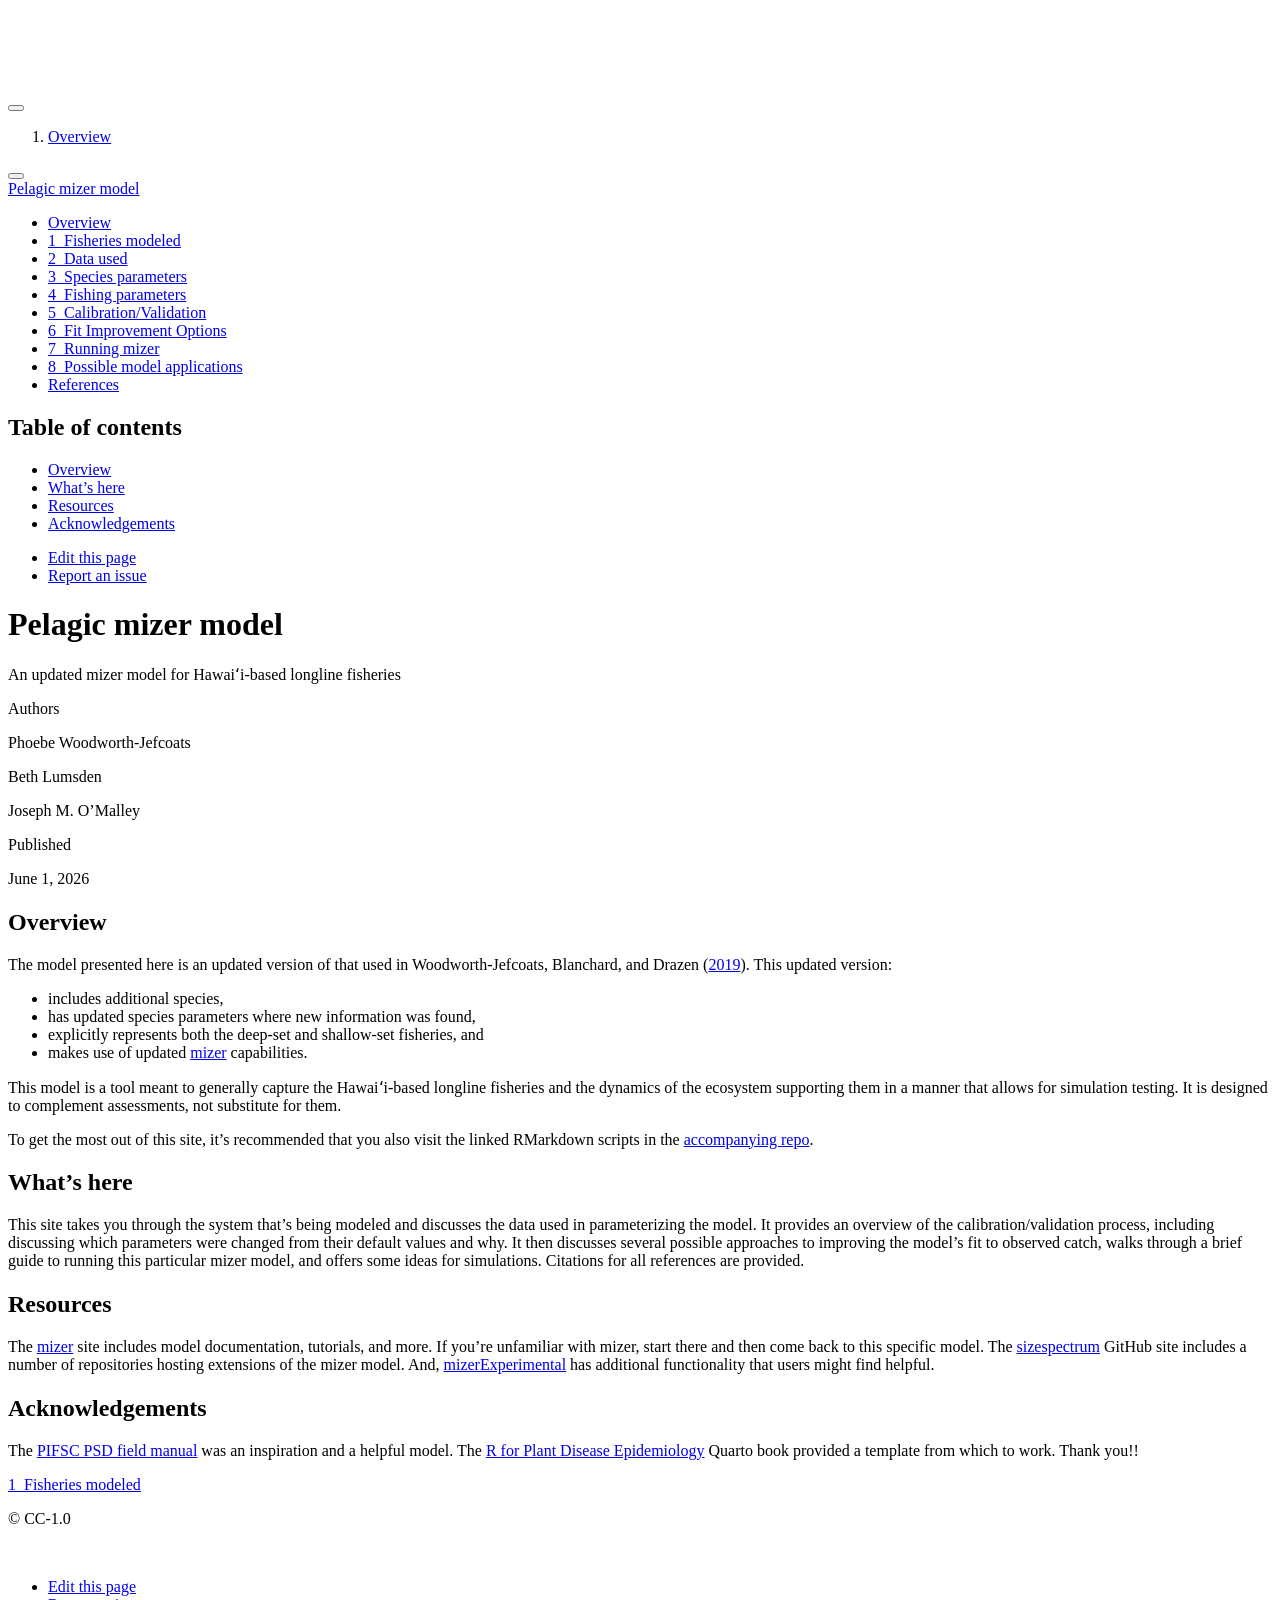
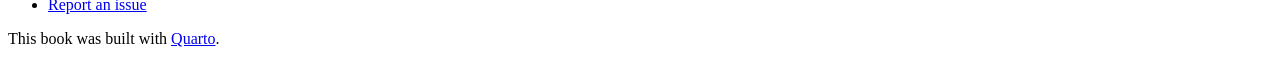
==== commit 3e384cfc: "test render" ====
--- a/docs/index.html
+++ b/docs/index.html
@@ -2,7 +2,7 @@
 <html xmlns="http://www.w3.org/1999/xhtml" lang="en" xml:lang="en"><head>
 
 <meta charset="utf-8">
-<meta name="generator" content="quarto-1.7.32">
+<meta name="generator" content="quarto-1.6.42">
 
 <meta name="viewport" content="width=device-width, initial-scale=1.0, user-scalable=yes">
 
@@ -55,16 +55,15 @@
 <script src="site_libs/quarto-search/quarto-search.js"></script>
 <meta name="quarto:offset" content="./">
 <link href="./AboutFisheries.html" rel="next">
-<script src="site_libs/quarto-html/quarto.js" type="module"></script>
-<script src="site_libs/quarto-html/tabsets/tabsets.js" type="module"></script>
+<script src="site_libs/quarto-html/quarto.js"></script>
 <script src="site_libs/quarto-html/popper.min.js"></script>
 <script src="site_libs/quarto-html/tippy.umd.min.js"></script>
 <script src="site_libs/quarto-html/anchor.min.js"></script>
 <link href="site_libs/quarto-html/tippy.css" rel="stylesheet">
-<link href="site_libs/quarto-html/quarto-syntax-highlighting-37eea08aefeeee20ff55810ff984fec1.css" rel="stylesheet" id="quarto-text-highlighting-styles">
+<link href="site_libs/quarto-html/quarto-syntax-highlighting-2f5df379a58b258e96c21c0638c20c03.css" rel="stylesheet" id="quarto-text-highlighting-styles">
 <script src="site_libs/bootstrap/bootstrap.min.js"></script>
 <link href="site_libs/bootstrap/bootstrap-icons.css" rel="stylesheet">
-<link href="site_libs/bootstrap/bootstrap-53cee6e862853278a900c8c84e8744bd.min.css" rel="stylesheet" append-hash="true" id="quarto-bootstrap" data-mode="light">
+<link href="site_libs/bootstrap/bootstrap-7331584136ad417baca7915836b38e39.min.css" rel="stylesheet" append-hash="true" id="quarto-bootstrap" data-mode="light">
 <script id="quarto-search-options" type="application/json">{
   "location": "sidebar",
   "copy-button": false,
@@ -96,7 +95,7 @@
 
 </head>
 
-<body class="nav-sidebar floating quarto-light">
+<body class="nav-sidebar floating">
 
 <div id="quarto-search-results"></div>
   <header id="quarto-header" class="headroom fixed-top">
@@ -249,7 +248,7 @@
 
 <section id="overview" class="level2 unnumbered">
 <h2 class="unnumbered anchored" data-anchor-id="overview">Overview</h2>
-<p>This model presented is an updated version of that used in <span class="citation" data-cites="WoodworthJefcoats2019">Woodworth-Jefcoats, Blanchard, and Drazen (<a href="references.html#ref-WoodworthJefcoats2019" role="doc-biblioref">2019</a>)</span>. This updated version:</p>
+<p>The model presented here is an updated version of that used in <span class="citation" data-cites="WoodworthJefcoats2019">Woodworth-Jefcoats, Blanchard, and Drazen (<a href="references.html#ref-WoodworthJefcoats2019" role="doc-biblioref">2019</a>)</span>. This updated version:</p>
 <ul>
 <li>includes additional species,</li>
 <li>has updated species parameters where new information was found,</li>
@@ -281,242 +280,236 @@
 
 </main> <!-- /main -->
 <script id="quarto-html-after-body" type="application/javascript">
-  window.document.addEventListener("DOMContentLoaded", function (event) {
-    const icon = "";
-    const anchorJS = new window.AnchorJS();
-    anchorJS.options = {
-      placement: 'right',
-      icon: icon
+window.document.addEventListener("DOMContentLoaded", function (event) {
+  const toggleBodyColorMode = (bsSheetEl) => {
+    const mode = bsSheetEl.getAttribute("data-mode");
+    const bodyEl = window.document.querySelector("body");
+    if (mode === "dark") {
+      bodyEl.classList.add("quarto-dark");
+      bodyEl.classList.remove("quarto-light");
+    } else {
+      bodyEl.classList.add("quarto-light");
+      bodyEl.classList.remove("quarto-dark");
+    }
+  }
+  const toggleBodyColorPrimary = () => {
+    const bsSheetEl = window.document.querySelector("link#quarto-bootstrap");
+    if (bsSheetEl) {
+      toggleBodyColorMode(bsSheetEl);
+    }
+  }
+  toggleBodyColorPrimary();  
+  const icon = "";
+  const anchorJS = new window.AnchorJS();
+  anchorJS.options = {
+    placement: 'right',
+    icon: icon
+  };
+  anchorJS.add('.anchored');
+  const isCodeAnnotation = (el) => {
+    for (const clz of el.classList) {
+      if (clz.startsWith('code-annotation-')) {                     
+        return true;
+      }
+    }
+    return false;
+  }
+  const onCopySuccess = function(e) {
+    // button target
+    const button = e.trigger;
+    // don't keep focus
+    button.blur();
+    // flash "checked"
+    button.classList.add('code-copy-button-checked');
+    var currentTitle = button.getAttribute("title");
+    button.setAttribute("title", "Copied!");
+    let tooltip;
+    if (window.bootstrap) {
+      button.setAttribute("data-bs-toggle", "tooltip");
+      button.setAttribute("data-bs-placement", "left");
+      button.setAttribute("data-bs-title", "Copied!");
+      tooltip = new bootstrap.Tooltip(button, 
+        { trigger: "manual", 
+          customClass: "code-copy-button-tooltip",
+          offset: [0, -8]});
+      tooltip.show();    
+    }
+    setTimeout(function() {
+      if (tooltip) {
+        tooltip.hide();
+        button.removeAttribute("data-bs-title");
+        button.removeAttribute("data-bs-toggle");
+        button.removeAttribute("data-bs-placement");
+      }
+      button.setAttribute("title", currentTitle);
+      button.classList.remove('code-copy-button-checked');
+    }, 1000);
+    // clear code selection
+    e.clearSelection();
+  }
+  const getTextToCopy = function(trigger) {
+      const codeEl = trigger.previousElementSibling.cloneNode(true);
+      for (const childEl of codeEl.children) {
+        if (isCodeAnnotation(childEl)) {
+          childEl.remove();
+        }
+      }
+      return codeEl.innerText;
+  }
+  const clipboard = new window.ClipboardJS('.code-copy-button:not([data-in-quarto-modal])', {
+    text: getTextToCopy
+  });
+  clipboard.on('success', onCopySuccess);
+  if (window.document.getElementById('quarto-embedded-source-code-modal')) {
+    const clipboardModal = new window.ClipboardJS('.code-copy-button[data-in-quarto-modal]', {
+      text: getTextToCopy,
+      container: window.document.getElementById('quarto-embedded-source-code-modal')
+    });
+    clipboardModal.on('success', onCopySuccess);
+  }
+    var localhostRegex = new RegExp(/^(?:http|https):\/\/localhost\:?[0-9]*\//);
+    var mailtoRegex = new RegExp(/^mailto:/);
+      var filterRegex = new RegExp('/' + window.location.host + '/');
+    var isInternal = (href) => {
+        return filterRegex.test(href) || localhostRegex.test(href) || mailtoRegex.test(href);
+    }
+    // Inspect non-navigation links and adorn them if external
+ 	var links = window.document.querySelectorAll('a[href]:not(.nav-link):not(.navbar-brand):not(.toc-action):not(.sidebar-link):not(.sidebar-item-toggle):not(.pagination-link):not(.no-external):not([aria-hidden]):not(.dropdown-item):not(.quarto-navigation-tool):not(.about-link)');
+    for (var i=0; i<links.length; i++) {
+      const link = links[i];
+      if (!isInternal(link.href)) {
+        // undo the damage that might have been done by quarto-nav.js in the case of
+        // links that we want to consider external
+        if (link.dataset.originalHref !== undefined) {
+          link.href = link.dataset.originalHref;
+        }
+      }
+    }
+  function tippyHover(el, contentFn, onTriggerFn, onUntriggerFn) {
+    const config = {
+      allowHTML: true,
+      maxWidth: 500,
+      delay: 100,
+      arrow: false,
+      appendTo: function(el) {
+          return el.parentElement;
+      },
+      interactive: true,
+      interactiveBorder: 10,
+      theme: 'quarto',
+      placement: 'bottom-start',
     };
-    anchorJS.add('.anchored');
-    const isCodeAnnotation = (el) => {
-      for (const clz of el.classList) {
-        if (clz.startsWith('code-annotation-')) {                     
-          return true;
-        }
-      }
-      return false;
-    }
-    const onCopySuccess = function(e) {
-      // button target
-      const button = e.trigger;
-      // don't keep focus
-      button.blur();
-      // flash "checked"
-      button.classList.add('code-copy-button-checked');
-      var currentTitle = button.getAttribute("title");
-      button.setAttribute("title", "Copied!");
-      let tooltip;
-      if (window.bootstrap) {
-        button.setAttribute("data-bs-toggle", "tooltip");
-        button.setAttribute("data-bs-placement", "left");
-        button.setAttribute("data-bs-title", "Copied!");
-        tooltip = new bootstrap.Tooltip(button, 
-          { trigger: "manual", 
-            customClass: "code-copy-button-tooltip",
-            offset: [0, -8]});
-        tooltip.show();    
-      }
-      setTimeout(function() {
-        if (tooltip) {
-          tooltip.hide();
-          button.removeAttribute("data-bs-title");
-          button.removeAttribute("data-bs-toggle");
-          button.removeAttribute("data-bs-placement");
-        }
-        button.setAttribute("title", currentTitle);
-        button.classList.remove('code-copy-button-checked');
-      }, 1000);
-      // clear code selection
-      e.clearSelection();
-    }
-    const getTextToCopy = function(trigger) {
-        const codeEl = trigger.previousElementSibling.cloneNode(true);
-        for (const childEl of codeEl.children) {
-          if (isCodeAnnotation(childEl)) {
-            childEl.remove();
+    if (contentFn) {
+      config.content = contentFn;
+    }
+    if (onTriggerFn) {
+      config.onTrigger = onTriggerFn;
+    }
+    if (onUntriggerFn) {
+      config.onUntrigger = onUntriggerFn;
+    }
+    window.tippy(el, config); 
+  }
+  const noterefs = window.document.querySelectorAll('a[role="doc-noteref"]');
+  for (var i=0; i<noterefs.length; i++) {
+    const ref = noterefs[i];
+    tippyHover(ref, function() {
+      // use id or data attribute instead here
+      let href = ref.getAttribute('data-footnote-href') || ref.getAttribute('href');
+      try { href = new URL(href).hash; } catch {}
+      const id = href.replace(/^#\/?/, "");
+      const note = window.document.getElementById(id);
+      if (note) {
+        return note.innerHTML;
+      } else {
+        return "";
+      }
+    });
+  }
+  const xrefs = window.document.querySelectorAll('a.quarto-xref');
+  const processXRef = (id, note) => {
+    // Strip column container classes
+    const stripColumnClz = (el) => {
+      el.classList.remove("page-full", "page-columns");
+      if (el.children) {
+        for (const child of el.children) {
+          stripColumnClz(child);
+        }
+      }
+    }
+    stripColumnClz(note)
+    if (id === null || id.startsWith('sec-')) {
+      // Special case sections, only their first couple elements
+      const container = document.createElement("div");
+      if (note.children && note.children.length > 2) {
+        container.appendChild(note.children[0].cloneNode(true));
+        for (let i = 1; i < note.children.length; i++) {
+          const child = note.children[i];
+          if (child.tagName === "P" && child.innerText === "") {
+            continue;
+          } else {
+            container.appendChild(child.cloneNode(true));
+            break;
           }
         }
-        return codeEl.innerText;
-    }
-    const clipboard = new window.ClipboardJS('.code-copy-button:not([data-in-quarto-modal])', {
-      text: getTextToCopy
-    });
-    clipboard.on('success', onCopySuccess);
-    if (window.document.getElementById('quarto-embedded-source-code-modal')) {
-      const clipboardModal = new window.ClipboardJS('.code-copy-button[data-in-quarto-modal]', {
-        text: getTextToCopy,
-        container: window.document.getElementById('quarto-embedded-source-code-modal')
-      });
-      clipboardModal.on('success', onCopySuccess);
-    }
-      var localhostRegex = new RegExp(/^(?:http|https):\/\/localhost\:?[0-9]*\//);
-      var mailtoRegex = new RegExp(/^mailto:/);
-        var filterRegex = new RegExp('/' + window.location.host + '/');
-      var isInternal = (href) => {
-          return filterRegex.test(href) || localhostRegex.test(href) || mailtoRegex.test(href);
-      }
-      // Inspect non-navigation links and adorn them if external
-     var links = window.document.querySelectorAll('a[href]:not(.nav-link):not(.navbar-brand):not(.toc-action):not(.sidebar-link):not(.sidebar-item-toggle):not(.pagination-link):not(.no-external):not([aria-hidden]):not(.dropdown-item):not(.quarto-navigation-tool):not(.about-link)');
-      for (var i=0; i<links.length; i++) {
-        const link = links[i];
-        if (!isInternal(link.href)) {
-          // undo the damage that might have been done by quarto-nav.js in the case of
-          // links that we want to consider external
-          if (link.dataset.originalHref !== undefined) {
-            link.href = link.dataset.originalHref;
-          }
-        }
-      }
-    function tippyHover(el, contentFn, onTriggerFn, onUntriggerFn) {
-      const config = {
-        allowHTML: true,
-        maxWidth: 500,
-        delay: 100,
-        arrow: false,
-        appendTo: function(el) {
-            return el.parentElement;
-        },
-        interactive: true,
-        interactiveBorder: 10,
-        theme: 'quarto',
-        placement: 'bottom-start',
-      };
-      if (contentFn) {
-        config.content = contentFn;
-      }
-      if (onTriggerFn) {
-        config.onTrigger = onTriggerFn;
-      }
-      if (onUntriggerFn) {
-        config.onUntrigger = onUntriggerFn;
-      }
-      window.tippy(el, config); 
-    }
-    const noterefs = window.document.querySelectorAll('a[role="doc-noteref"]');
-    for (var i=0; i<noterefs.length; i++) {
-      const ref = noterefs[i];
-      tippyHover(ref, function() {
-        // use id or data attribute instead here
-        let href = ref.getAttribute('data-footnote-href') || ref.getAttribute('href');
-        try { href = new URL(href).hash; } catch {}
-        const id = href.replace(/^#\/?/, "");
-        const note = window.document.getElementById(id);
-        if (note) {
-          return note.innerHTML;
-        } else {
-          return "";
-        }
-      });
-    }
-    const xrefs = window.document.querySelectorAll('a.quarto-xref');
-    const processXRef = (id, note) => {
-      // Strip column container classes
-      const stripColumnClz = (el) => {
-        el.classList.remove("page-full", "page-columns");
-        if (el.children) {
-          for (const child of el.children) {
-            stripColumnClz(child);
-          }
-        }
-      }
-      stripColumnClz(note)
-      if (id === null || id.startsWith('sec-')) {
-        // Special case sections, only their first couple elements
-        const container = document.createElement("div");
-        if (note.children && note.children.length > 2) {
-          container.appendChild(note.children[0].cloneNode(true));
-          for (let i = 1; i < note.children.length; i++) {
-            const child = note.children[i];
-            if (child.tagName === "P" && child.innerText === "") {
-              continue;
-            } else {
-              container.appendChild(child.cloneNode(true));
-              break;
-            }
-          }
-          if (window.Quarto?.typesetMath) {
-            window.Quarto.typesetMath(container);
-          }
-          return container.innerHTML
-        } else {
-          if (window.Quarto?.typesetMath) {
-            window.Quarto.typesetMath(note);
-          }
-          return note.innerHTML;
-        }
+        if (window.Quarto?.typesetMath) {
+          window.Quarto.typesetMath(container);
+        }
+        return container.innerHTML
       } else {
-        // Remove any anchor links if they are present
-        const anchorLink = note.querySelector('a.anchorjs-link');
-        if (anchorLink) {
-          anchorLink.remove();
-        }
         if (window.Quarto?.typesetMath) {
           window.Quarto.typesetMath(note);
         }
-        if (note.classList.contains("callout")) {
-          return note.outerHTML;
-        } else {
-          return note.innerHTML;
-        }
-      }
-    }
-    for (var i=0; i<xrefs.length; i++) {
-      const xref = xrefs[i];
-      tippyHover(xref, undefined, function(instance) {
-        instance.disable();
-        let url = xref.getAttribute('href');
-        let hash = undefined; 
-        if (url.startsWith('#')) {
-          hash = url;
-        } else {
-          try { hash = new URL(url).hash; } catch {}
-        }
-        if (hash) {
-          const id = hash.replace(/^#\/?/, "");
-          const note = window.document.getElementById(id);
-          if (note !== null) {
-            try {
-              const html = processXRef(id, note.cloneNode(true));
-              instance.setContent(html);
-            } finally {
-              instance.enable();
-              instance.show();
-            }
-          } else {
-            // See if we can fetch this
-            fetch(url.split('#')[0])
-            .then(res => res.text())
-            .then(html => {
-              const parser = new DOMParser();
-              const htmlDoc = parser.parseFromString(html, "text/html");
-              const note = htmlDoc.getElementById(id);
-              if (note !== null) {
-                const html = processXRef(id, note);
-                instance.setContent(html);
-              } 
-            }).finally(() => {
-              instance.enable();
-              instance.show();
-            });
+        return note.innerHTML;
+      }
+    } else {
+      // Remove any anchor links if they are present
+      const anchorLink = note.querySelector('a.anchorjs-link');
+      if (anchorLink) {
+        anchorLink.remove();
+      }
+      if (window.Quarto?.typesetMath) {
+        window.Quarto.typesetMath(note);
+      }
+      if (note.classList.contains("callout")) {
+        return note.outerHTML;
+      } else {
+        return note.innerHTML;
+      }
+    }
+  }
+  for (var i=0; i<xrefs.length; i++) {
+    const xref = xrefs[i];
+    tippyHover(xref, undefined, function(instance) {
+      instance.disable();
+      let url = xref.getAttribute('href');
+      let hash = undefined; 
+      if (url.startsWith('#')) {
+        hash = url;
+      } else {
+        try { hash = new URL(url).hash; } catch {}
+      }
+      if (hash) {
+        const id = hash.replace(/^#\/?/, "");
+        const note = window.document.getElementById(id);
+        if (note !== null) {
+          try {
+            const html = processXRef(id, note.cloneNode(true));
+            instance.setContent(html);
+          } finally {
+            instance.enable();
+            instance.show();
           }
         } else {
-          // See if we can fetch a full url (with no hash to target)
-          // This is a special case and we should probably do some content thinning / targeting
-          fetch(url)
+          // See if we can fetch this
+          fetch(url.split('#')[0])
           .then(res => res.text())
           .then(html => {
             const parser = new DOMParser();
             const htmlDoc = parser.parseFromString(html, "text/html");
-            const note = htmlDoc.querySelector('main.content');
+            const note = htmlDoc.getElementById(id);
             if (note !== null) {
-              // This should only happen for chapter cross references
-              // (since there is no id in the URL)
-              // remove the first header
-              if (note.children.length > 0 && note.children[0].tagName === "HEADER") {
-                note.children[0].remove();
-              }
-              const html = processXRef(null, note);
+              const html = processXRef(id, note);
               instance.setContent(html);
             } 
           }).finally(() => {
@@ -524,161 +517,185 @@
             instance.show();
           });
         }
-      }, function(instance) {
+      } else {
+        // See if we can fetch a full url (with no hash to target)
+        // This is a special case and we should probably do some content thinning / targeting
+        fetch(url)
+        .then(res => res.text())
+        .then(html => {
+          const parser = new DOMParser();
+          const htmlDoc = parser.parseFromString(html, "text/html");
+          const note = htmlDoc.querySelector('main.content');
+          if (note !== null) {
+            // This should only happen for chapter cross references
+            // (since there is no id in the URL)
+            // remove the first header
+            if (note.children.length > 0 && note.children[0].tagName === "HEADER") {
+              note.children[0].remove();
+            }
+            const html = processXRef(null, note);
+            instance.setContent(html);
+          } 
+        }).finally(() => {
+          instance.enable();
+          instance.show();
+        });
+      }
+    }, function(instance) {
+    });
+  }
+      let selectedAnnoteEl;
+      const selectorForAnnotation = ( cell, annotation) => {
+        let cellAttr = 'data-code-cell="' + cell + '"';
+        let lineAttr = 'data-code-annotation="' +  annotation + '"';
+        const selector = 'span[' + cellAttr + '][' + lineAttr + ']';
+        return selector;
+      }
+      const selectCodeLines = (annoteEl) => {
+        const doc = window.document;
+        const targetCell = annoteEl.getAttribute("data-target-cell");
+        const targetAnnotation = annoteEl.getAttribute("data-target-annotation");
+        const annoteSpan = window.document.querySelector(selectorForAnnotation(targetCell, targetAnnotation));
+        const lines = annoteSpan.getAttribute("data-code-lines").split(",");
+        const lineIds = lines.map((line) => {
+          return targetCell + "-" + line;
+        })
+        let top = null;
+        let height = null;
+        let parent = null;
+        if (lineIds.length > 0) {
+            //compute the position of the single el (top and bottom and make a div)
+            const el = window.document.getElementById(lineIds[0]);
+            top = el.offsetTop;
+            height = el.offsetHeight;
+            parent = el.parentElement.parentElement;
+          if (lineIds.length > 1) {
+            const lastEl = window.document.getElementById(lineIds[lineIds.length - 1]);
+            const bottom = lastEl.offsetTop + lastEl.offsetHeight;
+            height = bottom - top;
+          }
+          if (top !== null && height !== null && parent !== null) {
+            // cook up a div (if necessary) and position it 
+            let div = window.document.getElementById("code-annotation-line-highlight");
+            if (div === null) {
+              div = window.document.createElement("div");
+              div.setAttribute("id", "code-annotation-line-highlight");
+              div.style.position = 'absolute';
+              parent.appendChild(div);
+            }
+            div.style.top = top - 2 + "px";
+            div.style.height = height + 4 + "px";
+            div.style.left = 0;
+            let gutterDiv = window.document.getElementById("code-annotation-line-highlight-gutter");
+            if (gutterDiv === null) {
+              gutterDiv = window.document.createElement("div");
+              gutterDiv.setAttribute("id", "code-annotation-line-highlight-gutter");
+              gutterDiv.style.position = 'absolute';
+              const codeCell = window.document.getElementById(targetCell);
+              const gutter = codeCell.querySelector('.code-annotation-gutter');
+              gutter.appendChild(gutterDiv);
+            }
+            gutterDiv.style.top = top - 2 + "px";
+            gutterDiv.style.height = height + 4 + "px";
+          }
+          selectedAnnoteEl = annoteEl;
+        }
+      };
+      const unselectCodeLines = () => {
+        const elementsIds = ["code-annotation-line-highlight", "code-annotation-line-highlight-gutter"];
+        elementsIds.forEach((elId) => {
+          const div = window.document.getElementById(elId);
+          if (div) {
+            div.remove();
+          }
+        });
+        selectedAnnoteEl = undefined;
+      };
+        // Handle positioning of the toggle
+    window.addEventListener(
+      "resize",
+      throttle(() => {
+        elRect = undefined;
+        if (selectedAnnoteEl) {
+          selectCodeLines(selectedAnnoteEl);
+        }
+      }, 10)
+    );
+    function throttle(fn, ms) {
+    let throttle = false;
+    let timer;
+      return (...args) => {
+        if(!throttle) { // first call gets through
+            fn.apply(this, args);
+            throttle = true;
+        } else { // all the others get throttled
+            if(timer) clearTimeout(timer); // cancel #2
+            timer = setTimeout(() => {
+              fn.apply(this, args);
+              timer = throttle = false;
+            }, ms);
+        }
+      };
+    }
+      // Attach click handler to the DT
+      const annoteDls = window.document.querySelectorAll('dt[data-target-cell]');
+      for (const annoteDlNode of annoteDls) {
+        annoteDlNode.addEventListener('click', (event) => {
+          const clickedEl = event.target;
+          if (clickedEl !== selectedAnnoteEl) {
+            unselectCodeLines();
+            const activeEl = window.document.querySelector('dt[data-target-cell].code-annotation-active');
+            if (activeEl) {
+              activeEl.classList.remove('code-annotation-active');
+            }
+            selectCodeLines(clickedEl);
+            clickedEl.classList.add('code-annotation-active');
+          } else {
+            // Unselect the line
+            unselectCodeLines();
+            clickedEl.classList.remove('code-annotation-active');
+          }
+        });
+      }
+  const findCites = (el) => {
+    const parentEl = el.parentElement;
+    if (parentEl) {
+      const cites = parentEl.dataset.cites;
+      if (cites) {
+        return {
+          el,
+          cites: cites.split(' ')
+        };
+      } else {
+        return findCites(el.parentElement)
+      }
+    } else {
+      return undefined;
+    }
+  };
+  var bibliorefs = window.document.querySelectorAll('a[role="doc-biblioref"]');
+  for (var i=0; i<bibliorefs.length; i++) {
+    const ref = bibliorefs[i];
+    const citeInfo = findCites(ref);
+    if (citeInfo) {
+      tippyHover(citeInfo.el, function() {
+        var popup = window.document.createElement('div');
+        citeInfo.cites.forEach(function(cite) {
+          var citeDiv = window.document.createElement('div');
+          citeDiv.classList.add('hanging-indent');
+          citeDiv.classList.add('csl-entry');
+          var biblioDiv = window.document.getElementById('ref-' + cite);
+          if (biblioDiv) {
+            citeDiv.innerHTML = biblioDiv.innerHTML;
+          }
+          popup.appendChild(citeDiv);
+        });
+        return popup.innerHTML;
       });
     }
-        let selectedAnnoteEl;
-        const selectorForAnnotation = ( cell, annotation) => {
-          let cellAttr = 'data-code-cell="' + cell + '"';
-          let lineAttr = 'data-code-annotation="' +  annotation + '"';
-          const selector = 'span[' + cellAttr + '][' + lineAttr + ']';
-          return selector;
-        }
-        const selectCodeLines = (annoteEl) => {
-          const doc = window.document;
-          const targetCell = annoteEl.getAttribute("data-target-cell");
-          const targetAnnotation = annoteEl.getAttribute("data-target-annotation");
-          const annoteSpan = window.document.querySelector(selectorForAnnotation(targetCell, targetAnnotation));
-          const lines = annoteSpan.getAttribute("data-code-lines").split(",");
-          const lineIds = lines.map((line) => {
-            return targetCell + "-" + line;
-          })
-          let top = null;
-          let height = null;
-          let parent = null;
-          if (lineIds.length > 0) {
-              //compute the position of the single el (top and bottom and make a div)
-              const el = window.document.getElementById(lineIds[0]);
-              top = el.offsetTop;
-              height = el.offsetHeight;
-              parent = el.parentElement.parentElement;
-            if (lineIds.length > 1) {
-              const lastEl = window.document.getElementById(lineIds[lineIds.length - 1]);
-              const bottom = lastEl.offsetTop + lastEl.offsetHeight;
-              height = bottom - top;
-            }
-            if (top !== null && height !== null && parent !== null) {
-              // cook up a div (if necessary) and position it 
-              let div = window.document.getElementById("code-annotation-line-highlight");
-              if (div === null) {
-                div = window.document.createElement("div");
-                div.setAttribute("id", "code-annotation-line-highlight");
-                div.style.position = 'absolute';
-                parent.appendChild(div);
-              }
-              div.style.top = top - 2 + "px";
-              div.style.height = height + 4 + "px";
-              div.style.left = 0;
-              let gutterDiv = window.document.getElementById("code-annotation-line-highlight-gutter");
-              if (gutterDiv === null) {
-                gutterDiv = window.document.createElement("div");
-                gutterDiv.setAttribute("id", "code-annotation-line-highlight-gutter");
-                gutterDiv.style.position = 'absolute';
-                const codeCell = window.document.getElementById(targetCell);
-                const gutter = codeCell.querySelector('.code-annotation-gutter');
-                gutter.appendChild(gutterDiv);
-              }
-              gutterDiv.style.top = top - 2 + "px";
-              gutterDiv.style.height = height + 4 + "px";
-            }
-            selectedAnnoteEl = annoteEl;
-          }
-        };
-        const unselectCodeLines = () => {
-          const elementsIds = ["code-annotation-line-highlight", "code-annotation-line-highlight-gutter"];
-          elementsIds.forEach((elId) => {
-            const div = window.document.getElementById(elId);
-            if (div) {
-              div.remove();
-            }
-          });
-          selectedAnnoteEl = undefined;
-        };
-          // Handle positioning of the toggle
-      window.addEventListener(
-        "resize",
-        throttle(() => {
-          elRect = undefined;
-          if (selectedAnnoteEl) {
-            selectCodeLines(selectedAnnoteEl);
-          }
-        }, 10)
-      );
-      function throttle(fn, ms) {
-      let throttle = false;
-      let timer;
-        return (...args) => {
-          if(!throttle) { // first call gets through
-              fn.apply(this, args);
-              throttle = true;
-          } else { // all the others get throttled
-              if(timer) clearTimeout(timer); // cancel #2
-              timer = setTimeout(() => {
-                fn.apply(this, args);
-                timer = throttle = false;
-              }, ms);
-          }
-        };
-      }
-        // Attach click handler to the DT
-        const annoteDls = window.document.querySelectorAll('dt[data-target-cell]');
-        for (const annoteDlNode of annoteDls) {
-          annoteDlNode.addEventListener('click', (event) => {
-            const clickedEl = event.target;
-            if (clickedEl !== selectedAnnoteEl) {
-              unselectCodeLines();
-              const activeEl = window.document.querySelector('dt[data-target-cell].code-annotation-active');
-              if (activeEl) {
-                activeEl.classList.remove('code-annotation-active');
-              }
-              selectCodeLines(clickedEl);
-              clickedEl.classList.add('code-annotation-active');
-            } else {
-              // Unselect the line
-              unselectCodeLines();
-              clickedEl.classList.remove('code-annotation-active');
-            }
-          });
-        }
-    const findCites = (el) => {
-      const parentEl = el.parentElement;
-      if (parentEl) {
-        const cites = parentEl.dataset.cites;
-        if (cites) {
-          return {
-            el,
-            cites: cites.split(' ')
-          };
-        } else {
-          return findCites(el.parentElement)
-        }
-      } else {
-        return undefined;
-      }
-    };
-    var bibliorefs = window.document.querySelectorAll('a[role="doc-biblioref"]');
-    for (var i=0; i<bibliorefs.length; i++) {
-      const ref = bibliorefs[i];
-      const citeInfo = findCites(ref);
-      if (citeInfo) {
-        tippyHover(citeInfo.el, function() {
-          var popup = window.document.createElement('div');
-          citeInfo.cites.forEach(function(cite) {
-            var citeDiv = window.document.createElement('div');
-            citeDiv.classList.add('hanging-indent');
-            citeDiv.classList.add('csl-entry');
-            var biblioDiv = window.document.getElementById('ref-' + cite);
-            if (biblioDiv) {
-              citeDiv.innerHTML = biblioDiv.innerHTML;
-            }
-            popup.appendChild(citeDiv);
-          });
-          return popup.innerHTML;
-        });
-      }
-    }
-  });
-  </script>
+  }
+});
+</script>
 <nav class="page-navigation">
   <div class="nav-page nav-page-previous">
   </div>
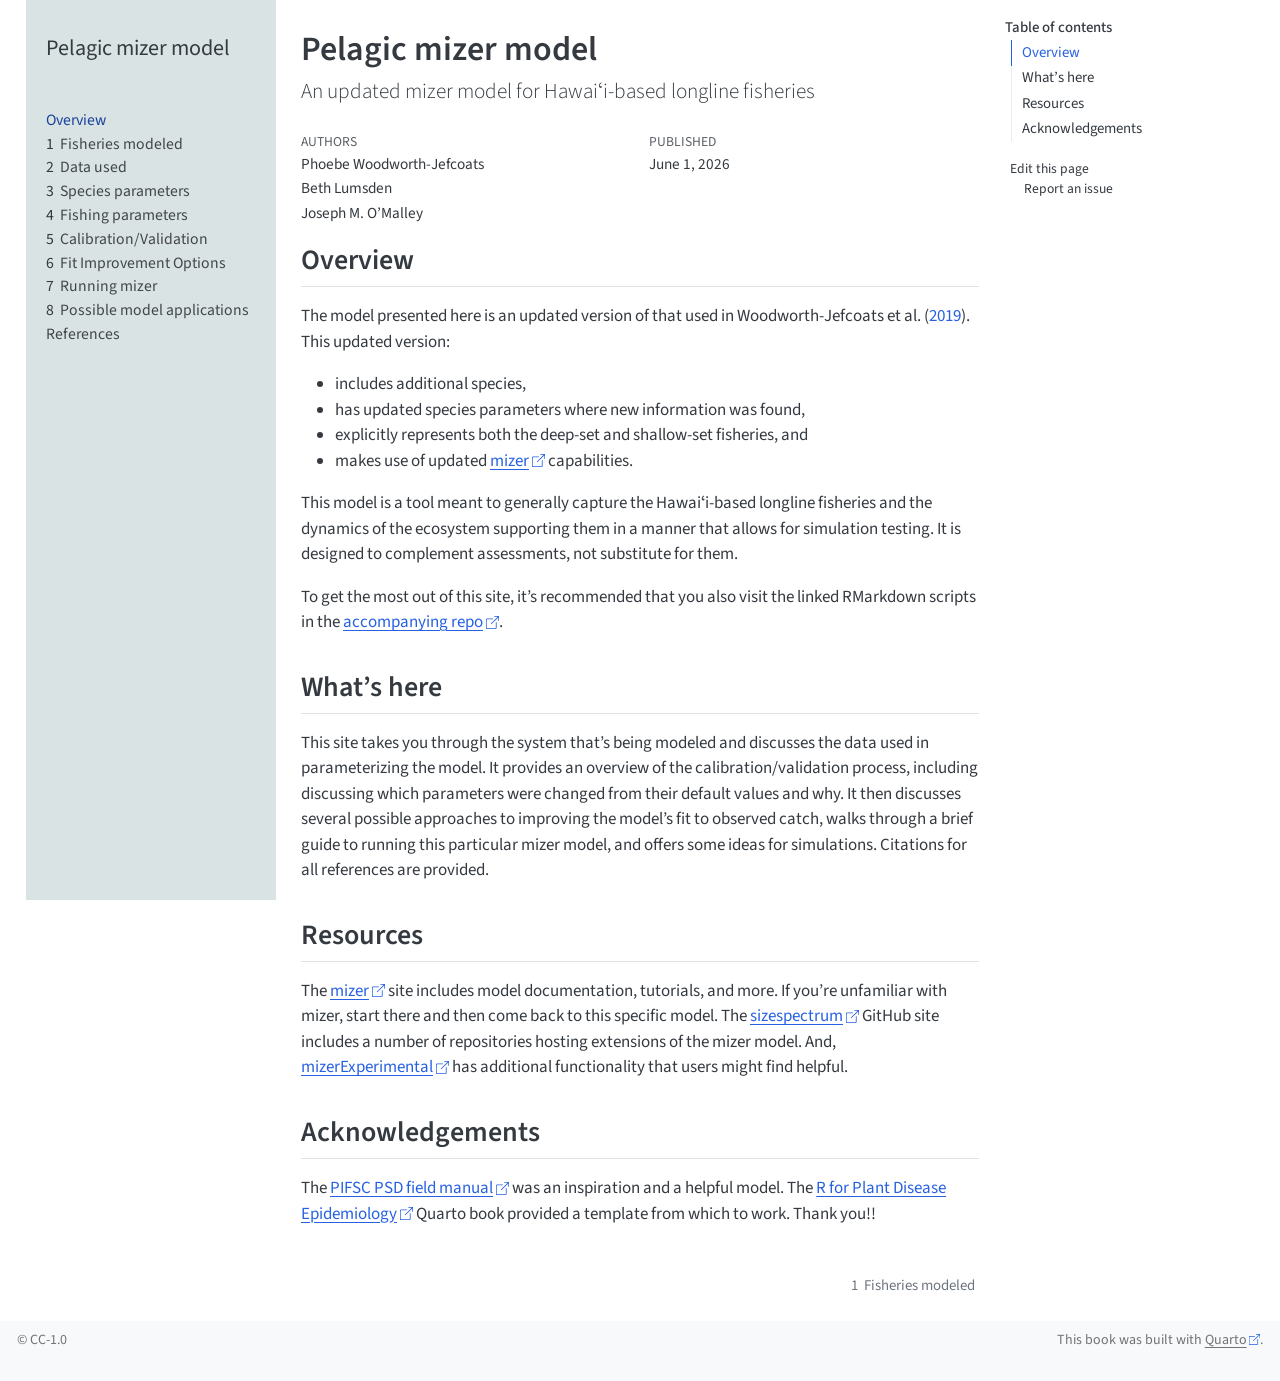
==== commit 6e5b7e48: "rerendered after edits" ====
--- a/docs/index.html
+++ b/docs/index.html
@@ -248,7 +248,7 @@
 
 <section id="overview" class="level2 unnumbered">
 <h2 class="unnumbered anchored" data-anchor-id="overview">Overview</h2>
-<p>The model presented here is an updated version of that used in <span class="citation" data-cites="WoodworthJefcoats2019">Woodworth-Jefcoats, Blanchard, and Drazen (<a href="references.html#ref-WoodworthJefcoats2019" role="doc-biblioref">2019</a>)</span>. This updated version:</p>
+<p>The model presented here is an updated version of that used in <span class="citation" data-cites="WoodworthJefcoats2019">Woodworth-Jefcoats et al. (<a href="references.html#ref-WoodworthJefcoats2019" role="doc-biblioref">2019</a>)</span>. This updated version:</p>
 <ul>
 <li>includes additional species,</li>
 <li>has updated species parameters where new information was found,</li>
@@ -271,9 +271,9 @@
 <p>The <a href="https://pifsc-protected-species-division.github.io/PMNM-ARCamps-Manual/">PIFSC PSD field manual</a> was an inspiration and a helpful model. The <a href="https://github.com/emdelponte/epidemiology-R">R for Plant Disease Epidemiology</a> Quarto book provided a template from which to work. Thank you!!</p>
 
 
-<div id="refs" class="references csl-bib-body hanging-indent" data-entry-spacing="0" role="list" style="display: none">
+<div id="refs" class="references csl-bib-body hanging-indent" data-entry-spacing="0" data-line-spacing="2" role="list" style="display: none">
 <div id="ref-WoodworthJefcoats2019" class="csl-entry" role="listitem">
-Woodworth-Jefcoats, Phoebe A., Julia L. Blanchard, and Jeffrey C. Drazen. 2019. <span>“<span class="nocase">Relative Impacts of Simultaneous Stressors on a Pelagic Marine Ecosystem</span>.”</span> <em>Frontiers in Marine Science</em> 6: 383. <a href="https://doi.org/10.3389/fmars.2019.00383">https://doi.org/10.3389/fmars.2019.00383</a>.
+Woodworth-Jefcoats, P. A., Blanchard, J. L., &amp; Drazen, J. C. (2019). <span class="nocase">Relative Impacts of Simultaneous Stressors on a Pelagic Marine Ecosystem</span>. <em>Frontiers in Marine Science</em>, <em>6</em>, 383. <a href="https://doi.org/10.3389/fmars.2019.00383">https://doi.org/10.3389/fmars.2019.00383</a>
 </div>
 </div>
 </section>
@@ -383,6 +383,13 @@
         if (link.dataset.originalHref !== undefined) {
           link.href = link.dataset.originalHref;
         }
+          // target, if specified
+          link.setAttribute("target", "_blank");
+          if (link.getAttribute("rel") === null) {
+            link.setAttribute("rel", "noopener");
+          }
+          // default icon
+          link.classList.add("external");
       }
     }
   function tippyHover(el, contentFn, onTriggerFn, onUntriggerFn) {
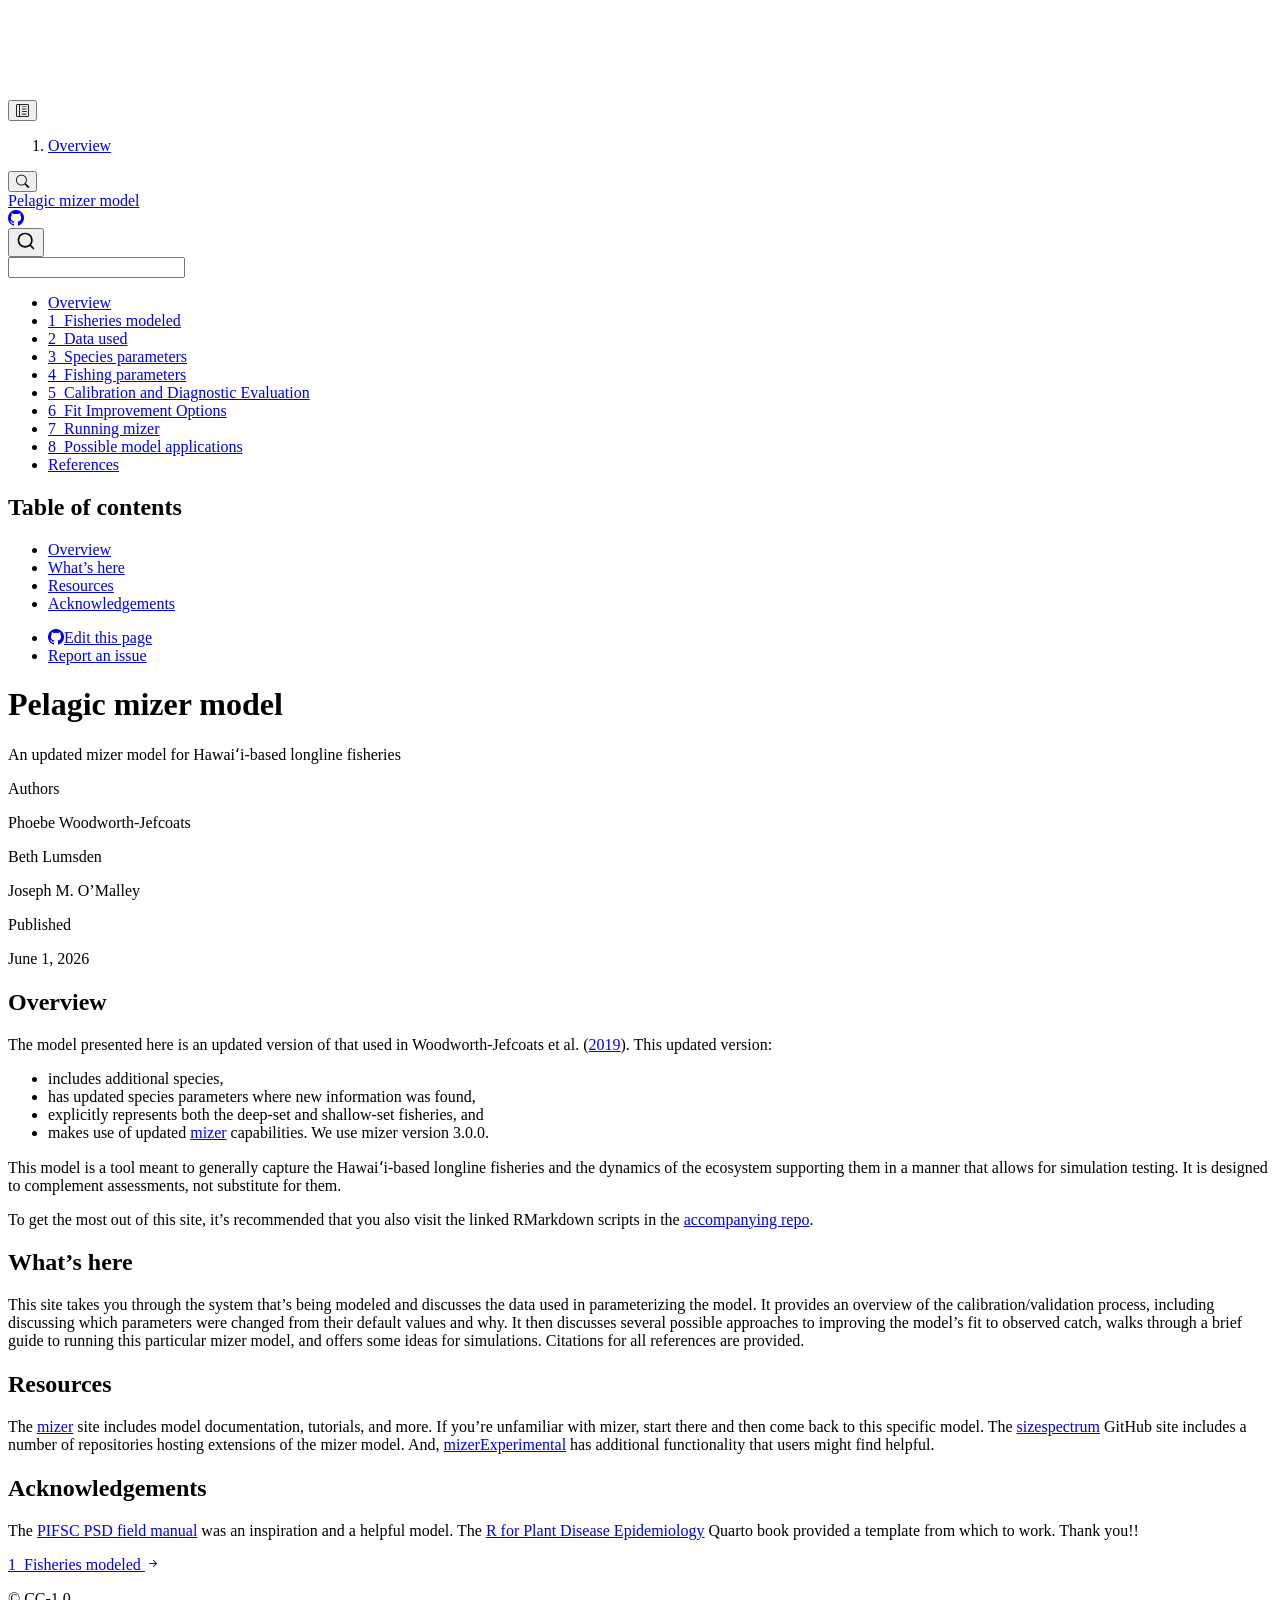
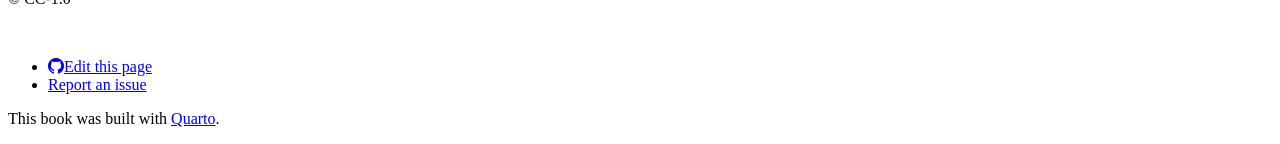
==== commit c4aa934d: "RE-rendered page with some recommended changes." ====
--- a/docs/index.html
+++ b/docs/index.html
@@ -2,7 +2,7 @@
 <html xmlns="http://www.w3.org/1999/xhtml" lang="en" xml:lang="en"><head>
 
 <meta charset="utf-8">
-<meta name="generator" content="quarto-1.6.42">
+<meta name="generator" content="quarto-1.9.38">
 
 <meta name="viewport" content="width=device-width, initial-scale=1.0, user-scalable=yes">
 
@@ -13,6 +13,9 @@
 
 <title>Pelagic mizer model</title>
 <style>
+/* Default styles provided by pandoc.
+** See https://pandoc.org/MANUAL.html#variables-for-html for config info.
+*/
 code{white-space: pre-wrap;}
 span.smallcaps{font-variant: small-caps;}
 div.columns{display: flex; gap: min(4vw, 1.5em);}
@@ -55,15 +58,16 @@
 <script src="site_libs/quarto-search/quarto-search.js"></script>
 <meta name="quarto:offset" content="./">
 <link href="./AboutFisheries.html" rel="next">
-<script src="site_libs/quarto-html/quarto.js"></script>
+<script src="site_libs/quarto-html/quarto.js" type="module"></script>
+<script src="site_libs/quarto-html/tabsets/tabsets.js" type="module"></script>
 <script src="site_libs/quarto-html/popper.min.js"></script>
 <script src="site_libs/quarto-html/tippy.umd.min.js"></script>
 <script src="site_libs/quarto-html/anchor.min.js"></script>
 <link href="site_libs/quarto-html/tippy.css" rel="stylesheet">
-<link href="site_libs/quarto-html/quarto-syntax-highlighting-2f5df379a58b258e96c21c0638c20c03.css" rel="stylesheet" id="quarto-text-highlighting-styles">
+<link href="site_libs/quarto-html/quarto-syntax-highlighting-15634bcf2e68342d4ad2dfa704d543f6.css" rel="stylesheet" id="quarto-text-highlighting-styles">
 <script src="site_libs/bootstrap/bootstrap.min.js"></script>
 <link href="site_libs/bootstrap/bootstrap-icons.css" rel="stylesheet">
-<link href="site_libs/bootstrap/bootstrap-7331584136ad417baca7915836b38e39.min.css" rel="stylesheet" append-hash="true" id="quarto-bootstrap" data-mode="light">
+<link href="site_libs/bootstrap/bootstrap-670672c6566595af3b30a30a0f0da02e.min.css" rel="stylesheet" append-hash="true" id="quarto-bootstrap" data-mode="light">
 <script id="quarto-search-options" type="application/json">{
   "location": "sidebar",
   "copy-button": false,
@@ -95,7 +99,7 @@
 
 </head>
 
-<body class="nav-sidebar floating">
+<body class="nav-sidebar floating quarto-light">
 
 <div id="quarto-search-results"></div>
   <header id="quarto-header" class="headroom fixed-top">
@@ -165,7 +169,7 @@
         <li class="sidebar-item">
   <div class="sidebar-item-container"> 
   <a href="./CalVal.html" class="sidebar-item-text sidebar-link">
- <span class="menu-text"><span class="chapter-number">5</span>&nbsp; <span class="chapter-title">Calibration/Validation</span></span></a>
+ <span class="menu-text"><span class="chapter-number">5</span>&nbsp; <span class="chapter-title">Calibration and Diagnostic Evaluation</span></span></a>
   </div>
 </li>
         <li class="sidebar-item">
@@ -253,7 +257,7 @@
 <li>includes additional species,</li>
 <li>has updated species parameters where new information was found,</li>
 <li>explicitly represents both the deep-set and shallow-set fisheries, and</li>
-<li>makes use of updated <a href="https://sizespectrum.org/mizer/">mizer</a> capabilities.</li>
+<li>makes use of updated <a href="https://sizespectrum.org/mizer/">mizer</a> capabilities. We use mizer version 3.0.0.</li>
 </ul>
 <p>This model is a tool meant to generally capture the Hawaiʻi-based longline fisheries and the dynamics of the ecosystem supporting them in a manner that allows for simulation testing. It is designed to complement assessments, not substitute for them.</p>
 <p>To get the most out of this site, it’s recommended that you also visit the linked RMarkdown scripts in the <a href="https://github.com/noaa-pifsc/Pelagic-mizer-model">accompanying repo</a>.</p>
@@ -280,243 +284,250 @@
 
 </main> <!-- /main -->
 <script id="quarto-html-after-body" type="application/javascript">
-window.document.addEventListener("DOMContentLoaded", function (event) {
-  const toggleBodyColorMode = (bsSheetEl) => {
-    const mode = bsSheetEl.getAttribute("data-mode");
-    const bodyEl = window.document.querySelector("body");
-    if (mode === "dark") {
-      bodyEl.classList.add("quarto-dark");
-      bodyEl.classList.remove("quarto-light");
-    } else {
-      bodyEl.classList.add("quarto-light");
-      bodyEl.classList.remove("quarto-dark");
-    }
-  }
-  const toggleBodyColorPrimary = () => {
-    const bsSheetEl = window.document.querySelector("link#quarto-bootstrap");
-    if (bsSheetEl) {
-      toggleBodyColorMode(bsSheetEl);
-    }
-  }
-  toggleBodyColorPrimary();  
-  const icon = "";
-  const anchorJS = new window.AnchorJS();
-  anchorJS.options = {
-    placement: 'right',
-    icon: icon
-  };
-  anchorJS.add('.anchored');
-  const isCodeAnnotation = (el) => {
-    for (const clz of el.classList) {
-      if (clz.startsWith('code-annotation-')) {                     
-        return true;
-      }
-    }
-    return false;
-  }
-  const onCopySuccess = function(e) {
-    // button target
-    const button = e.trigger;
-    // don't keep focus
-    button.blur();
-    // flash "checked"
-    button.classList.add('code-copy-button-checked');
-    var currentTitle = button.getAttribute("title");
-    button.setAttribute("title", "Copied!");
-    let tooltip;
-    if (window.bootstrap) {
-      button.setAttribute("data-bs-toggle", "tooltip");
-      button.setAttribute("data-bs-placement", "left");
-      button.setAttribute("data-bs-title", "Copied!");
-      tooltip = new bootstrap.Tooltip(button, 
-        { trigger: "manual", 
-          customClass: "code-copy-button-tooltip",
-          offset: [0, -8]});
-      tooltip.show();    
-    }
-    setTimeout(function() {
-      if (tooltip) {
-        tooltip.hide();
-        button.removeAttribute("data-bs-title");
-        button.removeAttribute("data-bs-toggle");
-        button.removeAttribute("data-bs-placement");
-      }
-      button.setAttribute("title", currentTitle);
-      button.classList.remove('code-copy-button-checked');
-    }, 1000);
-    // clear code selection
-    e.clearSelection();
-  }
-  const getTextToCopy = function(trigger) {
-      const codeEl = trigger.previousElementSibling.cloneNode(true);
+  window.document.addEventListener("DOMContentLoaded", function (event) {
+    const icon = "";
+    const anchorJS = new window.AnchorJS();
+    anchorJS.options = {
+      placement: 'right',
+      icon: icon
+    };
+    anchorJS.add('.anchored');
+    const isCodeAnnotation = (el) => {
+      for (const clz of el.classList) {
+        if (clz.startsWith('code-annotation-')) {                     
+          return true;
+        }
+      }
+      return false;
+    }
+    const onCopySuccess = function(e) {
+      // button target
+      const button = e.trigger;
+      // don't keep focus
+      button.blur();
+      // flash "checked"
+      button.classList.add('code-copy-button-checked');
+      var currentTitle = button.getAttribute("title");
+      button.setAttribute("title", "Copied!");
+      let tooltip;
+      if (window.bootstrap) {
+        button.setAttribute("data-bs-toggle", "tooltip");
+        button.setAttribute("data-bs-placement", "left");
+        button.setAttribute("data-bs-title", "Copied!");
+        tooltip = new bootstrap.Tooltip(button, 
+          { trigger: "manual", 
+            customClass: "code-copy-button-tooltip",
+            offset: [0, -8]});
+        tooltip.show();    
+      }
+      setTimeout(function() {
+        if (tooltip) {
+          tooltip.hide();
+          button.removeAttribute("data-bs-title");
+          button.removeAttribute("data-bs-toggle");
+          button.removeAttribute("data-bs-placement");
+        }
+        button.setAttribute("title", currentTitle);
+        button.classList.remove('code-copy-button-checked');
+      }, 1000);
+      // clear code selection
+      e.clearSelection();
+    }
+    const getTextToCopy = function(trigger) {
+      const outerScaffold = trigger.parentElement.cloneNode(true);
+      const codeEl = outerScaffold.querySelector('code');
       for (const childEl of codeEl.children) {
         if (isCodeAnnotation(childEl)) {
           childEl.remove();
         }
       }
       return codeEl.innerText;
-  }
-  const clipboard = new window.ClipboardJS('.code-copy-button:not([data-in-quarto-modal])', {
-    text: getTextToCopy
-  });
-  clipboard.on('success', onCopySuccess);
-  if (window.document.getElementById('quarto-embedded-source-code-modal')) {
-    const clipboardModal = new window.ClipboardJS('.code-copy-button[data-in-quarto-modal]', {
-      text: getTextToCopy,
-      container: window.document.getElementById('quarto-embedded-source-code-modal')
+    }
+    const clipboard = new window.ClipboardJS('.code-copy-button:not([data-in-quarto-modal])', {
+      text: getTextToCopy
     });
-    clipboardModal.on('success', onCopySuccess);
-  }
-    var localhostRegex = new RegExp(/^(?:http|https):\/\/localhost\:?[0-9]*\//);
-    var mailtoRegex = new RegExp(/^mailto:/);
-      var filterRegex = new RegExp('/' + window.location.host + '/');
-    var isInternal = (href) => {
-        return filterRegex.test(href) || localhostRegex.test(href) || mailtoRegex.test(href);
-    }
-    // Inspect non-navigation links and adorn them if external
- 	var links = window.document.querySelectorAll('a[href]:not(.nav-link):not(.navbar-brand):not(.toc-action):not(.sidebar-link):not(.sidebar-item-toggle):not(.pagination-link):not(.no-external):not([aria-hidden]):not(.dropdown-item):not(.quarto-navigation-tool):not(.about-link)');
-    for (var i=0; i<links.length; i++) {
-      const link = links[i];
-      if (!isInternal(link.href)) {
-        // undo the damage that might have been done by quarto-nav.js in the case of
-        // links that we want to consider external
-        if (link.dataset.originalHref !== undefined) {
-          link.href = link.dataset.originalHref;
-        }
-          // target, if specified
-          link.setAttribute("target", "_blank");
-          if (link.getAttribute("rel") === null) {
-            link.setAttribute("rel", "noopener");
-          }
-          // default icon
-          link.classList.add("external");
-      }
-    }
-  function tippyHover(el, contentFn, onTriggerFn, onUntriggerFn) {
-    const config = {
-      allowHTML: true,
-      maxWidth: 500,
-      delay: 100,
-      arrow: false,
-      appendTo: function(el) {
-          return el.parentElement;
-      },
-      interactive: true,
-      interactiveBorder: 10,
-      theme: 'quarto',
-      placement: 'bottom-start',
-    };
-    if (contentFn) {
-      config.content = contentFn;
-    }
-    if (onTriggerFn) {
-      config.onTrigger = onTriggerFn;
-    }
-    if (onUntriggerFn) {
-      config.onUntrigger = onUntriggerFn;
-    }
-    window.tippy(el, config); 
-  }
-  const noterefs = window.document.querySelectorAll('a[role="doc-noteref"]');
-  for (var i=0; i<noterefs.length; i++) {
-    const ref = noterefs[i];
-    tippyHover(ref, function() {
-      // use id or data attribute instead here
-      let href = ref.getAttribute('data-footnote-href') || ref.getAttribute('href');
-      try { href = new URL(href).hash; } catch {}
-      const id = href.replace(/^#\/?/, "");
-      const note = window.document.getElementById(id);
-      if (note) {
-        return note.innerHTML;
+    clipboard.on('success', onCopySuccess);
+    if (window.document.getElementById('quarto-embedded-source-code-modal')) {
+      const clipboardModal = new window.ClipboardJS('.code-copy-button[data-in-quarto-modal]', {
+        text: getTextToCopy,
+        container: window.document.getElementById('quarto-embedded-source-code-modal')
+      });
+      clipboardModal.on('success', onCopySuccess);
+    }
+      var localhostRegex = new RegExp(/^(?:http|https):\/\/localhost\:?[0-9]*\//);
+      var mailtoRegex = new RegExp(/^mailto:/);
+        var filterRegex = new RegExp('/' + window.location.host + '/');
+      var isInternal = (href) => {
+          return filterRegex.test(href) || localhostRegex.test(href) || mailtoRegex.test(href);
+      }
+      // Inspect non-navigation links and adorn them if external
+     var links = window.document.querySelectorAll('a[href]:not(.nav-link):not(.navbar-brand):not(.toc-action):not(.sidebar-link):not(.sidebar-item-toggle):not(.pagination-link):not(.no-external):not([aria-hidden]):not(.dropdown-item):not(.quarto-navigation-tool):not(.about-link)');
+      for (var i=0; i<links.length; i++) {
+        const link = links[i];
+        if (!isInternal(link.href)) {
+          // undo the damage that might have been done by quarto-nav.js in the case of
+          // links that we want to consider external
+          if (link.dataset.originalHref !== undefined) {
+            link.href = link.dataset.originalHref;
+          }
+            // target, if specified
+            link.setAttribute("target", "_blank");
+            if (link.getAttribute("rel") === null) {
+              link.setAttribute("rel", "noopener");
+            }
+            // default icon
+            link.classList.add("external");
+        }
+      }
+    function tippyHover(el, contentFn, onTriggerFn, onUntriggerFn) {
+      const config = {
+        allowHTML: true,
+        maxWidth: 500,
+        delay: 100,
+        arrow: false,
+        appendTo: function(el) {
+            return el.parentElement;
+        },
+        interactive: true,
+        interactiveBorder: 10,
+        theme: 'quarto',
+        placement: 'bottom-start',
+      };
+      if (contentFn) {
+        config.content = contentFn;
+      }
+      if (onTriggerFn) {
+        config.onTrigger = onTriggerFn;
+      }
+      if (onUntriggerFn) {
+        config.onUntrigger = onUntriggerFn;
+      }
+      window.tippy(el, config); 
+    }
+    const noterefs = window.document.querySelectorAll('a[role="doc-noteref"]');
+    for (var i=0; i<noterefs.length; i++) {
+      const ref = noterefs[i];
+      tippyHover(ref, function() {
+        // use id or data attribute instead here
+        let href = ref.getAttribute('data-footnote-href') || ref.getAttribute('href');
+        try { href = new URL(href).hash; } catch {}
+        const id = href.replace(/^#\/?/, "");
+        const note = window.document.getElementById(id);
+        if (note) {
+          return note.innerHTML;
+        } else {
+          return "";
+        }
+      });
+    }
+    const xrefs = window.document.querySelectorAll('a.quarto-xref');
+    const processXRef = (id, note) => {
+      // Strip column container classes
+      const stripColumnClz = (el) => {
+        el.classList.remove("page-full", "page-columns");
+        if (el.children) {
+          for (const child of el.children) {
+            stripColumnClz(child);
+          }
+        }
+      }
+      stripColumnClz(note)
+      if (id === null || id.startsWith('sec-')) {
+        // Special case sections, only their first couple elements
+        const container = document.createElement("div");
+        if (note.children && note.children.length > 2) {
+          container.appendChild(note.children[0].cloneNode(true));
+          for (let i = 1; i < note.children.length; i++) {
+            const child = note.children[i];
+            if (child.tagName === "P" && child.innerText === "") {
+              continue;
+            } else {
+              container.appendChild(child.cloneNode(true));
+              break;
+            }
+          }
+          if (window.Quarto?.typesetMath) {
+            window.Quarto.typesetMath(container);
+          }
+          return container.innerHTML
+        } else {
+          if (window.Quarto?.typesetMath) {
+            window.Quarto.typesetMath(note);
+          }
+          return note.innerHTML;
+        }
       } else {
-        return "";
-      }
-    });
-  }
-  const xrefs = window.document.querySelectorAll('a.quarto-xref');
-  const processXRef = (id, note) => {
-    // Strip column container classes
-    const stripColumnClz = (el) => {
-      el.classList.remove("page-full", "page-columns");
-      if (el.children) {
-        for (const child of el.children) {
-          stripColumnClz(child);
-        }
-      }
-    }
-    stripColumnClz(note)
-    if (id === null || id.startsWith('sec-')) {
-      // Special case sections, only their first couple elements
-      const container = document.createElement("div");
-      if (note.children && note.children.length > 2) {
-        container.appendChild(note.children[0].cloneNode(true));
-        for (let i = 1; i < note.children.length; i++) {
-          const child = note.children[i];
-          if (child.tagName === "P" && child.innerText === "") {
-            continue;
-          } else {
-            container.appendChild(child.cloneNode(true));
-            break;
-          }
-        }
-        if (window.Quarto?.typesetMath) {
-          window.Quarto.typesetMath(container);
-        }
-        return container.innerHTML
-      } else {
+        // Remove any anchor links if they are present
+        const anchorLink = note.querySelector('a.anchorjs-link');
+        if (anchorLink) {
+          anchorLink.remove();
+        }
         if (window.Quarto?.typesetMath) {
           window.Quarto.typesetMath(note);
         }
-        return note.innerHTML;
-      }
-    } else {
-      // Remove any anchor links if they are present
-      const anchorLink = note.querySelector('a.anchorjs-link');
-      if (anchorLink) {
-        anchorLink.remove();
-      }
-      if (window.Quarto?.typesetMath) {
-        window.Quarto.typesetMath(note);
-      }
-      if (note.classList.contains("callout")) {
-        return note.outerHTML;
-      } else {
-        return note.innerHTML;
-      }
-    }
-  }
-  for (var i=0; i<xrefs.length; i++) {
-    const xref = xrefs[i];
-    tippyHover(xref, undefined, function(instance) {
-      instance.disable();
-      let url = xref.getAttribute('href');
-      let hash = undefined; 
-      if (url.startsWith('#')) {
-        hash = url;
-      } else {
-        try { hash = new URL(url).hash; } catch {}
-      }
-      if (hash) {
-        const id = hash.replace(/^#\/?/, "");
-        const note = window.document.getElementById(id);
-        if (note !== null) {
-          try {
-            const html = processXRef(id, note.cloneNode(true));
-            instance.setContent(html);
-          } finally {
-            instance.enable();
-            instance.show();
-          }
+        if (note.classList.contains("callout")) {
+          return note.outerHTML;
         } else {
-          // See if we can fetch this
-          fetch(url.split('#')[0])
+          return note.innerHTML;
+        }
+      }
+    }
+    for (var i=0; i<xrefs.length; i++) {
+      const xref = xrefs[i];
+      tippyHover(xref, undefined, function(instance) {
+        instance.disable();
+        let url = xref.getAttribute('href');
+        let hash = undefined; 
+        if (url.startsWith('#')) {
+          hash = url;
+        } else {
+          try { hash = new URL(url).hash; } catch {}
+        }
+        if (hash) {
+          const id = hash.replace(/^#\/?/, "");
+          const note = window.document.getElementById(id);
+          if (note !== null) {
+            try {
+              const html = processXRef(id, note.cloneNode(true));
+              instance.setContent(html);
+            } finally {
+              instance.enable();
+              instance.show();
+            }
+          } else {
+            // See if we can fetch this
+            fetch(url.split('#')[0])
+            .then(res => res.text())
+            .then(html => {
+              const parser = new DOMParser();
+              const htmlDoc = parser.parseFromString(html, "text/html");
+              const note = htmlDoc.getElementById(id);
+              if (note !== null) {
+                const html = processXRef(id, note);
+                instance.setContent(html);
+              } 
+            }).finally(() => {
+              instance.enable();
+              instance.show();
+            });
+          }
+        } else {
+          // See if we can fetch a full url (with no hash to target)
+          // This is a special case and we should probably do some content thinning / targeting
+          fetch(url)
           .then(res => res.text())
           .then(html => {
             const parser = new DOMParser();
             const htmlDoc = parser.parseFromString(html, "text/html");
-            const note = htmlDoc.getElementById(id);
+            const note = htmlDoc.querySelector('main.content');
             if (note !== null) {
-              const html = processXRef(id, note);
+              // This should only happen for chapter cross references
+              // (since there is no id in the URL)
+              // remove the first header
+              if (note.children.length > 0 && note.children[0].tagName === "HEADER") {
+                note.children[0].remove();
+              }
+              const html = processXRef(null, note);
               instance.setContent(html);
             } 
           }).finally(() => {
@@ -524,185 +535,161 @@
             instance.show();
           });
         }
+      }, function(instance) {
+      });
+    }
+        let selectedAnnoteEl;
+        const selectorForAnnotation = ( cell, annotation) => {
+          let cellAttr = 'data-code-cell="' + cell + '"';
+          let lineAttr = 'data-code-annotation="' +  annotation + '"';
+          const selector = 'span[' + cellAttr + '][' + lineAttr + ']';
+          return selector;
+        }
+        const selectCodeLines = (annoteEl) => {
+          const doc = window.document;
+          const targetCell = annoteEl.getAttribute("data-target-cell");
+          const targetAnnotation = annoteEl.getAttribute("data-target-annotation");
+          const annoteSpan = window.document.querySelector(selectorForAnnotation(targetCell, targetAnnotation));
+          const lines = annoteSpan.getAttribute("data-code-lines").split(",");
+          const lineIds = lines.map((line) => {
+            return targetCell + "-" + line;
+          })
+          let top = null;
+          let height = null;
+          let parent = null;
+          if (lineIds.length > 0) {
+              //compute the position of the single el (top and bottom and make a div)
+              const el = window.document.getElementById(lineIds[0]);
+              top = el.offsetTop;
+              height = el.offsetHeight;
+              parent = el.parentElement.parentElement;
+            if (lineIds.length > 1) {
+              const lastEl = window.document.getElementById(lineIds[lineIds.length - 1]);
+              const bottom = lastEl.offsetTop + lastEl.offsetHeight;
+              height = bottom - top;
+            }
+            if (top !== null && height !== null && parent !== null) {
+              // cook up a div (if necessary) and position it 
+              let div = window.document.getElementById("code-annotation-line-highlight");
+              if (div === null) {
+                div = window.document.createElement("div");
+                div.setAttribute("id", "code-annotation-line-highlight");
+                div.style.position = 'absolute';
+                parent.appendChild(div);
+              }
+              div.style.top = top - 2 + "px";
+              div.style.height = height + 4 + "px";
+              div.style.left = 0;
+              let gutterDiv = window.document.getElementById("code-annotation-line-highlight-gutter");
+              if (gutterDiv === null) {
+                gutterDiv = window.document.createElement("div");
+                gutterDiv.setAttribute("id", "code-annotation-line-highlight-gutter");
+                gutterDiv.style.position = 'absolute';
+                const codeCell = window.document.getElementById(targetCell);
+                const gutter = codeCell.querySelector('.code-annotation-gutter');
+                gutter.appendChild(gutterDiv);
+              }
+              gutterDiv.style.top = top - 2 + "px";
+              gutterDiv.style.height = height + 4 + "px";
+            }
+            selectedAnnoteEl = annoteEl;
+          }
+        };
+        const unselectCodeLines = () => {
+          const elementsIds = ["code-annotation-line-highlight", "code-annotation-line-highlight-gutter"];
+          elementsIds.forEach((elId) => {
+            const div = window.document.getElementById(elId);
+            if (div) {
+              div.remove();
+            }
+          });
+          selectedAnnoteEl = undefined;
+        };
+          // Handle positioning of the toggle
+      window.addEventListener(
+        "resize",
+        throttle(() => {
+          elRect = undefined;
+          if (selectedAnnoteEl) {
+            selectCodeLines(selectedAnnoteEl);
+          }
+        }, 10)
+      );
+      function throttle(fn, ms) {
+      let throttle = false;
+      let timer;
+        return (...args) => {
+          if(!throttle) { // first call gets through
+              fn.apply(this, args);
+              throttle = true;
+          } else { // all the others get throttled
+              if(timer) clearTimeout(timer); // cancel #2
+              timer = setTimeout(() => {
+                fn.apply(this, args);
+                timer = throttle = false;
+              }, ms);
+          }
+        };
+      }
+        // Attach click handler to the DT
+        const annoteDls = window.document.querySelectorAll('dt[data-target-cell]');
+        for (const annoteDlNode of annoteDls) {
+          annoteDlNode.addEventListener('click', (event) => {
+            const clickedEl = event.target;
+            if (clickedEl !== selectedAnnoteEl) {
+              unselectCodeLines();
+              const activeEl = window.document.querySelector('dt[data-target-cell].code-annotation-active');
+              if (activeEl) {
+                activeEl.classList.remove('code-annotation-active');
+              }
+              selectCodeLines(clickedEl);
+              clickedEl.classList.add('code-annotation-active');
+            } else {
+              // Unselect the line
+              unselectCodeLines();
+              clickedEl.classList.remove('code-annotation-active');
+            }
+          });
+        }
+    const findCites = (el) => {
+      const parentEl = el.parentElement;
+      if (parentEl) {
+        const cites = parentEl.dataset.cites;
+        if (cites) {
+          return {
+            el,
+            cites: cites.split(' ')
+          };
+        } else {
+          return findCites(el.parentElement)
+        }
       } else {
-        // See if we can fetch a full url (with no hash to target)
-        // This is a special case and we should probably do some content thinning / targeting
-        fetch(url)
-        .then(res => res.text())
-        .then(html => {
-          const parser = new DOMParser();
-          const htmlDoc = parser.parseFromString(html, "text/html");
-          const note = htmlDoc.querySelector('main.content');
-          if (note !== null) {
-            // This should only happen for chapter cross references
-            // (since there is no id in the URL)
-            // remove the first header
-            if (note.children.length > 0 && note.children[0].tagName === "HEADER") {
-              note.children[0].remove();
+        return undefined;
+      }
+    };
+    var bibliorefs = window.document.querySelectorAll('a[role="doc-biblioref"]');
+    for (var i=0; i<bibliorefs.length; i++) {
+      const ref = bibliorefs[i];
+      const citeInfo = findCites(ref);
+      if (citeInfo) {
+        tippyHover(citeInfo.el, function() {
+          var popup = window.document.createElement('div');
+          citeInfo.cites.forEach(function(cite) {
+            var citeDiv = window.document.createElement('div');
+            citeDiv.classList.add('hanging-indent');
+            citeDiv.classList.add('csl-entry');
+            var biblioDiv = window.document.getElementById('ref-' + cite);
+            if (biblioDiv) {
+              citeDiv.innerHTML = biblioDiv.innerHTML;
             }
-            const html = processXRef(null, note);
-            instance.setContent(html);
-          } 
-        }).finally(() => {
-          instance.enable();
-          instance.show();
+            popup.appendChild(citeDiv);
+          });
+          return popup.innerHTML;
         });
       }
-    }, function(instance) {
-    });
-  }
-      let selectedAnnoteEl;
-      const selectorForAnnotation = ( cell, annotation) => {
-        let cellAttr = 'data-code-cell="' + cell + '"';
-        let lineAttr = 'data-code-annotation="' +  annotation + '"';
-        const selector = 'span[' + cellAttr + '][' + lineAttr + ']';
-        return selector;
-      }
-      const selectCodeLines = (annoteEl) => {
-        const doc = window.document;
-        const targetCell = annoteEl.getAttribute("data-target-cell");
-        const targetAnnotation = annoteEl.getAttribute("data-target-annotation");
-        const annoteSpan = window.document.querySelector(selectorForAnnotation(targetCell, targetAnnotation));
-        const lines = annoteSpan.getAttribute("data-code-lines").split(",");
-        const lineIds = lines.map((line) => {
-          return targetCell + "-" + line;
-        })
-        let top = null;
-        let height = null;
-        let parent = null;
-        if (lineIds.length > 0) {
-            //compute the position of the single el (top and bottom and make a div)
-            const el = window.document.getElementById(lineIds[0]);
-            top = el.offsetTop;
-            height = el.offsetHeight;
-            parent = el.parentElement.parentElement;
-          if (lineIds.length > 1) {
-            const lastEl = window.document.getElementById(lineIds[lineIds.length - 1]);
-            const bottom = lastEl.offsetTop + lastEl.offsetHeight;
-            height = bottom - top;
-          }
-          if (top !== null && height !== null && parent !== null) {
-            // cook up a div (if necessary) and position it 
-            let div = window.document.getElementById("code-annotation-line-highlight");
-            if (div === null) {
-              div = window.document.createElement("div");
-              div.setAttribute("id", "code-annotation-line-highlight");
-              div.style.position = 'absolute';
-              parent.appendChild(div);
-            }
-            div.style.top = top - 2 + "px";
-            div.style.height = height + 4 + "px";
-            div.style.left = 0;
-            let gutterDiv = window.document.getElementById("code-annotation-line-highlight-gutter");
-            if (gutterDiv === null) {
-              gutterDiv = window.document.createElement("div");
-              gutterDiv.setAttribute("id", "code-annotation-line-highlight-gutter");
-              gutterDiv.style.position = 'absolute';
-              const codeCell = window.document.getElementById(targetCell);
-              const gutter = codeCell.querySelector('.code-annotation-gutter');
-              gutter.appendChild(gutterDiv);
-            }
-            gutterDiv.style.top = top - 2 + "px";
-            gutterDiv.style.height = height + 4 + "px";
-          }
-          selectedAnnoteEl = annoteEl;
-        }
-      };
-      const unselectCodeLines = () => {
-        const elementsIds = ["code-annotation-line-highlight", "code-annotation-line-highlight-gutter"];
-        elementsIds.forEach((elId) => {
-          const div = window.document.getElementById(elId);
-          if (div) {
-            div.remove();
-          }
-        });
-        selectedAnnoteEl = undefined;
-      };
-        // Handle positioning of the toggle
-    window.addEventListener(
-      "resize",
-      throttle(() => {
-        elRect = undefined;
-        if (selectedAnnoteEl) {
-          selectCodeLines(selectedAnnoteEl);
-        }
-      }, 10)
-    );
-    function throttle(fn, ms) {
-    let throttle = false;
-    let timer;
-      return (...args) => {
-        if(!throttle) { // first call gets through
-            fn.apply(this, args);
-            throttle = true;
-        } else { // all the others get throttled
-            if(timer) clearTimeout(timer); // cancel #2
-            timer = setTimeout(() => {
-              fn.apply(this, args);
-              timer = throttle = false;
-            }, ms);
-        }
-      };
-    }
-      // Attach click handler to the DT
-      const annoteDls = window.document.querySelectorAll('dt[data-target-cell]');
-      for (const annoteDlNode of annoteDls) {
-        annoteDlNode.addEventListener('click', (event) => {
-          const clickedEl = event.target;
-          if (clickedEl !== selectedAnnoteEl) {
-            unselectCodeLines();
-            const activeEl = window.document.querySelector('dt[data-target-cell].code-annotation-active');
-            if (activeEl) {
-              activeEl.classList.remove('code-annotation-active');
-            }
-            selectCodeLines(clickedEl);
-            clickedEl.classList.add('code-annotation-active');
-          } else {
-            // Unselect the line
-            unselectCodeLines();
-            clickedEl.classList.remove('code-annotation-active');
-          }
-        });
-      }
-  const findCites = (el) => {
-    const parentEl = el.parentElement;
-    if (parentEl) {
-      const cites = parentEl.dataset.cites;
-      if (cites) {
-        return {
-          el,
-          cites: cites.split(' ')
-        };
-      } else {
-        return findCites(el.parentElement)
-      }
-    } else {
-      return undefined;
-    }
-  };
-  var bibliorefs = window.document.querySelectorAll('a[role="doc-biblioref"]');
-  for (var i=0; i<bibliorefs.length; i++) {
-    const ref = bibliorefs[i];
-    const citeInfo = findCites(ref);
-    if (citeInfo) {
-      tippyHover(citeInfo.el, function() {
-        var popup = window.document.createElement('div');
-        citeInfo.cites.forEach(function(cite) {
-          var citeDiv = window.document.createElement('div');
-          citeDiv.classList.add('hanging-indent');
-          citeDiv.classList.add('csl-entry');
-          var biblioDiv = window.document.getElementById('ref-' + cite);
-          if (biblioDiv) {
-            citeDiv.innerHTML = biblioDiv.innerHTML;
-          }
-          popup.appendChild(citeDiv);
-        });
-        return popup.innerHTML;
-      });
-    }
-  }
-});
-</script>
+    }
+  });
+  </script>
 <nav class="page-navigation">
   <div class="nav-page nav-page-previous">
   </div>
